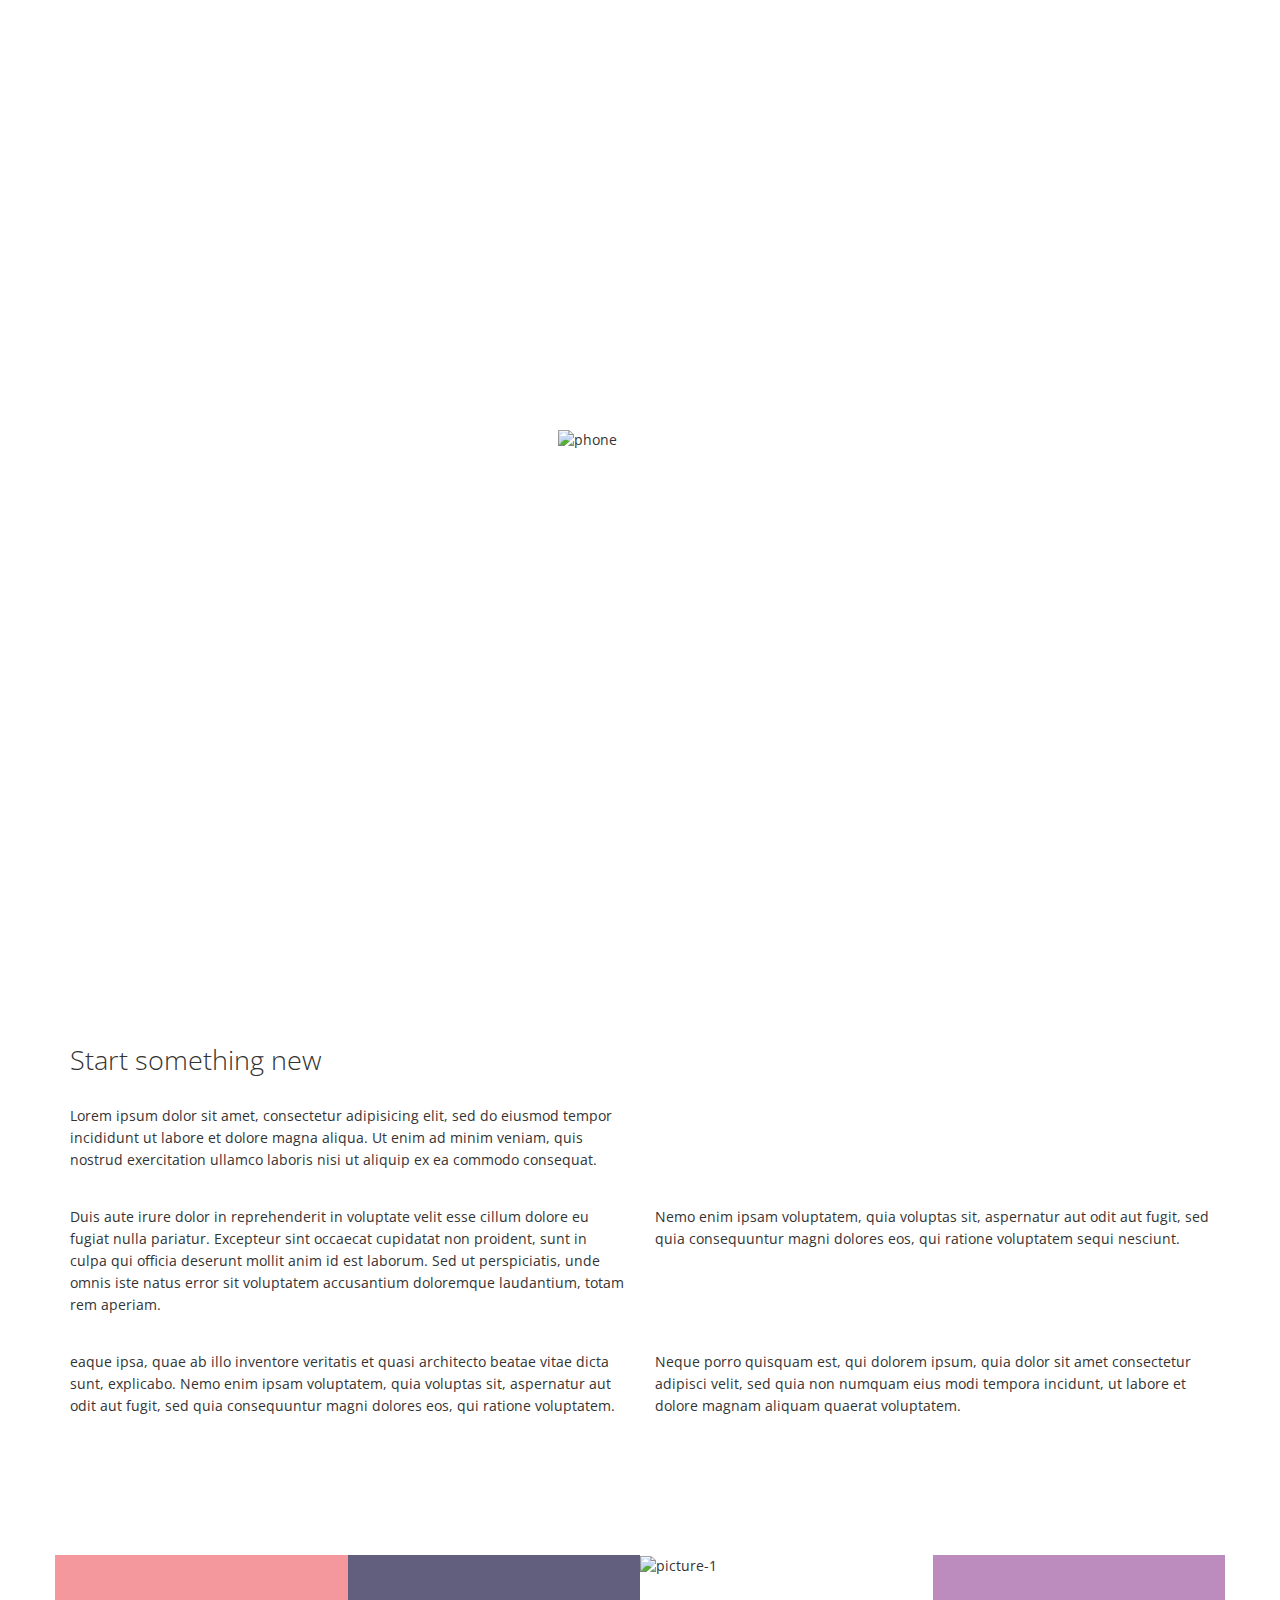
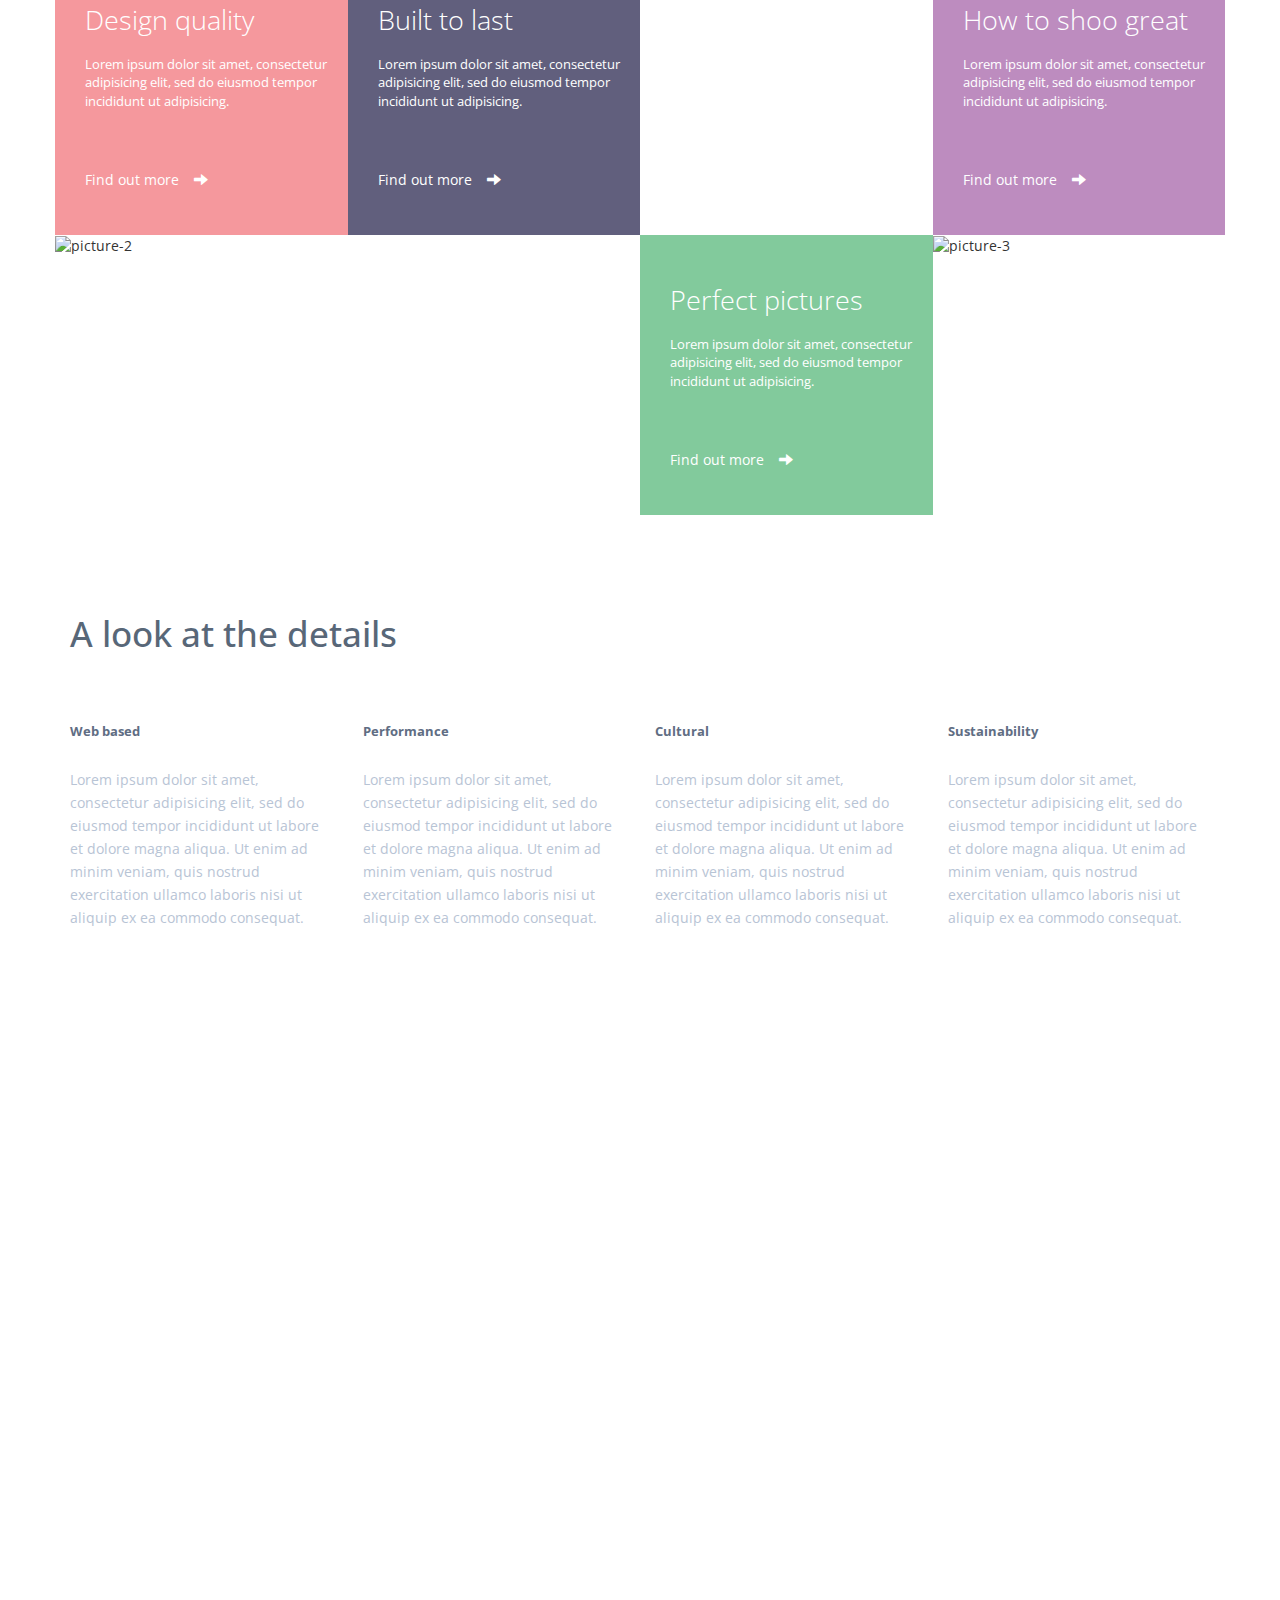
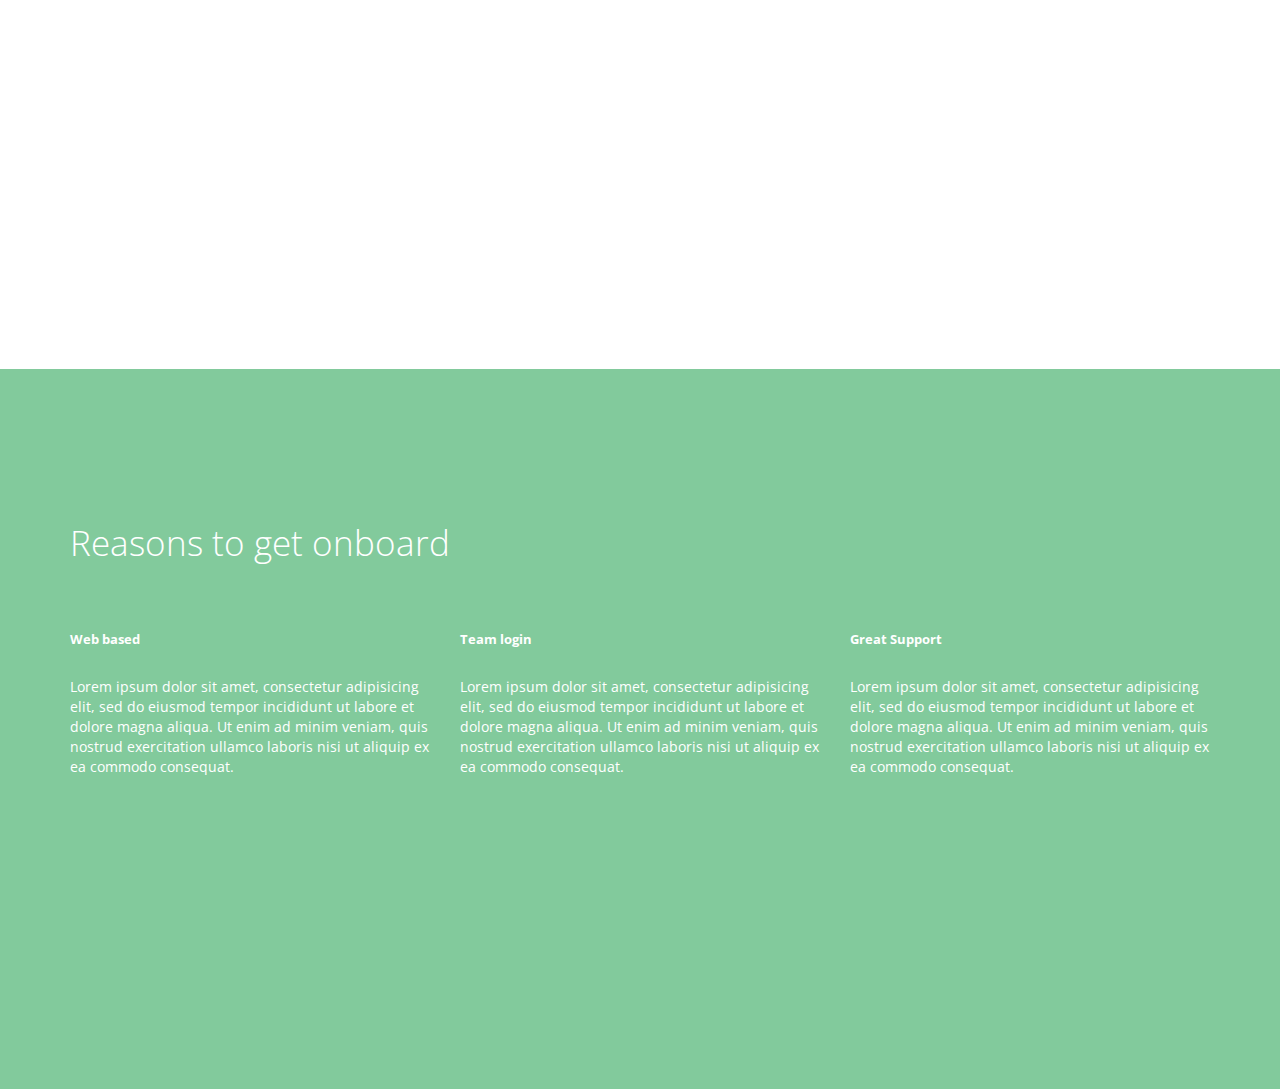
==== projekt_1.html @ dcc0ef32 "Two more sections to add" ====
<!DOCTYPE html>
<html>
<head>
	<meta name="viewport" content="width=device-width, initial-scale=1">
	<title>Project 1.3.1</title>
	<link rel="stylesheet" href="https://maxcdn.bootstrapcdn.com/bootstrap/3.3.7/css/bootstrap.min.css" integrity="sha384-BVYiiSIFeK1dGmJRAkycuHAHRg32OmUcww7on3RYdg4Va+PmSTsz/K68vbdEjh4u" crossorigin="anonymous">

	<link rel="stylesheet" href="projekt_1.css">
</head>
<body>

<!-- Jumbotron -->
<section class="jumbotron">
  <div class="container">

  <!-- text -->
	<div class="row">
	  <div class="col-lg-5">
	    <h1>Picture perfect</h1>
	  </div>
	</div>
	<div class="row">
		<div class="col-lg-5 col-md-6 col-sm-6 col-xs-7">
	      <p>Lorem ipsum dolor sit amet, consectetur adipisicing elit, sed do eiusmod
	      tempor incididunt ut labore et dolore magna aliqua.</p>
	    </div>
	</div>

  <!-- logo -->
  	<div class="logo">
	  <div class="circle">
	    <div class="circle-1">
	      <div class="circle-2"></div>
	    </div>
	  </div>
	  <div class="take">take</div>
	</div>

	
  </div> <!-- end of container -->
</section> <!-- end of jumbotron -->

<!-- Start something new + PHONE -->
<section class="start">
  <div class="container">

	<!-- row-1 -->
	<div class="row row-1">
	  <!-- <div class="col-lg-5 col-md-6 col-sm-6"> -->
	  <div class="col-lg-5 col-md-6 col-sm-6 col-xs-6">
	  	<h2>Start something new</h2>
	  </div>	
	  <!-- <div class="col-lg-7 col-md-6 col-sm-6 phone"> -->
	  <div class="col-lg-7 col-md-6 col-sm-6 col-xs-6 phone">
		<img src="https://kodilla.com/static/bootcamp/extra_project_mobile.png" class="img-responsive" alt="phone">
	  </div>
	</div>

	<!-- row-2 -->
	<div class="row row-2">
	  <div class="col-lg-6 col-md-6 col-sm-6 col-xs-6">
	  	<p>Lorem ipsum dolor sit amet, consectetur adipisicing elit, sed do eiusmod
	  	tempor incididunt ut labore et dolore magna aliqua. Ut enim ad minim veniam,
	  	quis nostrud exercitation ullamco laboris nisi ut aliquip ex ea commodo
	  	consequat.</p>
	  </div>
	</div>
	
	<!-- row-3 -->
	<div class="row row-3">
	  <div class="col-lg-6 col-md-6 col-sm-6 col-xs-6">
	  	<p>Duis aute irure dolor in reprehenderit in voluptate velit esse cillum dolore eu fugiat nulla pariatur. Excepteur sint occaecat cupidatat non proident, sunt in culpa qui officia deserunt mollit anim id est laborum. Sed ut perspiciatis, unde omnis iste natus error sit voluptatem accusantium doloremque laudantium, totam rem aperiam.</p>
	  </div>
	  <div class="col-lg-6 col-md-6 col-sm-6 col-xs-6">
	  	 <p>Nemo enim ipsam voluptatem, quia voluptas sit, aspernatur aut odit aut fugit, sed quia consequuntur magni dolores eos, qui ratione voluptatem sequi nesciunt.</p>
	  </div>
	</div>
	
	<!-- row-4 -->
	<div class="row row-4">
	  <div class="col-lg-6 col-md-6 col-sm-6 col-xs-6">
	  	<p>eaque ipsa, quae ab illo inventore veritatis et quasi architecto beatae vitae dicta sunt, explicabo. Nemo enim ipsam voluptatem, quia voluptas sit, aspernatur aut odit aut fugit, sed quia consequuntur magni dolores eos, qui ratione voluptatem.</p>
	  </div>
	  <div class="col-lg-6 col-md-6 col-sm-6 col-xs-6"> <!-- margin-top: -55px -->
	    <p>Neque porro quisquam est, qui dolorem ipsum, quia dolor sit amet consectetur adipisci velit, sed quia non numquam eius modi tempora incidunt, ut labore et dolore magnam aliquam quaerat voluptatem.</p>
	  </div>
	</div>
	

  </div> <!-- end of container -->
</section> <!-- end of 'Start something new + PHONE' -->

<div class="clearfix"></div> <!-- clearfix (galeria nachodziła na poprzednie elementy przy niskich rozdzielczościach) -->

<!-- Gallery -->
<section class="gallery">
	<div class="container">
		<div class="row">

			<div class="box-1 col-lg-3 col-md-3 col-sm-6 col-xs-12">
				<h3>Design quality</h3>
				<p class="middle-text">Lorem ipsum dolor sit amet, consectetur adipisicing elit, sed do eiusmod
			tempor incididunt ut adipisicing.</p>
				<p class="bottom-text">Find out more</p><span class="glyphicon glyphicon-arrow-right"></span>
			</div>

			<div class="box-2 col-lg-3 col-md-3 col-sm-6 col-xs-12">
				<h3>Built to last</h3>
				<p class="middle-text">Lorem ipsum dolor sit amet, consectetur adipisicing elit, sed do eiusmod
				tempor incididunt ut adipisicing.</p>
				<p class="bottom-text">Find out more</p><span class="glyphicon glyphicon-arrow-right"></span>
			</div>

			<div class="box-3 col-lg-3 col-md-3 col-sm-6 col-xs-12">
				<div class="layer">
					<h3>Our clients</h3>
					<p class="middle-text">Lorem ipsum dolor sit amet, consectetur adipisicing elit, sed do eiusmod
				tempor incididunt.</p>
					<p class="bottom-text">Get insights</p><span class="glyphicon glyphicon-arrow-right"></span>
					<p class="heart"><span class="glyphicon glyphicon-heart-empty"></span></p>
				</div>
				<img src="https://images.pexels.com/photos/497366/pexels-photo-497366.jpeg?w=940&h=650&auto=compress&cs=tinysrgb" alt="picture-1">
			</div>

			<div class="box-4 col-lg-3 col-md-3 col-sm-6 col-xs-12">
				<h3>How to shoo great</h3>
				<p class="middle-text">Lorem ipsum dolor sit amet, consectetur adipisicing elit, sed do eiusmod
				tempor incididunt ut adipisicing.</p>
				<p class="bottom-text">Find out more</p><span class="glyphicon glyphicon-arrow-right"></span>
			</div>

		</div>

		<div class="row">

			<div class="box-5 col-lg-6 col-md-12 col-sm-12 col-xs-12">
				<div class="layer">
					<h3>Sign up and & see why</h3>
					<p class="middle-text">Lorem ipsum dolor sit amet, consectetur adipisicing elit, sed do eiusmod
				tempor incididunt ut adipisicing.</p>
					<p class="bottom-text">Get Started Now</p><span class="glyphicon glyphicon-arrow-right"></span>
					<p class="heart"><span class="glyphicon glyphicon-heart-empty"></span></p>
				</div>
					<img src="https://images.pexels.com/photos/496517/pexels-photo-496517.jpeg?w=940&h=650&auto=compress&cs=tinysrgb" alt="picture-2">
			</div>

			<div class="box-6 col-lg-3 col-md-6 col-sm-6 col-xs-12">
				<h3>Perfect pictures</h3>
				<p class="middle-text">Lorem ipsum dolor sit amet, consectetur adipisicing elit, sed do eiusmod
				tempor incididunt ut adipisicing.</p>
				<p class="bottom-text">Find out more</p><span class="glyphicon glyphicon-arrow-right"></span>
			</div>

			<div class="box-7 col-lg-3 col-md-6 col-sm-6 col-xs-12">
				<div class="layer">
					<h3>Start something</h3>
					<p class="middle-text">Lorem ipsum dolor sit amet, consectetur adipisicing elit, sed do eiusmod
				tempor incididunt ut adipisicing.</p>
				  <p class="bottom-text">Get Started Now</p><span class="glyphicon glyphicon-arrow-right"></span>
				</div>
				<img src="https://images.pexels.com/photos/477341/pexels-photo-477341.jpeg?w=940&h=650&auto=compress&cs=tinysrgb" alt="picture-3">
			</div>

		</div>
</section>

<!-- A look at the details -->
<section class="details">
	<div class="container">
		<div class="row">
			<div class="col-lg-12">
				<h3>A look at the details</h3>
			</div>
		</div>
		<div class="row">
			<div class="col-lg-3">
				<h6>Web based</h6>
				<p>Lorem ipsum dolor sit amet, consectetur adipisicing elit, sed do eiusmod
				tempor incididunt ut labore et dolore magna aliqua. Ut enim ad minim veniam,
				quis nostrud exercitation ullamco laboris nisi ut aliquip ex ea commodo
				consequat.</p>
			</div>
			<div class="col-lg-3">
				<h6>Performance</h6>
				<p>Lorem ipsum dolor sit amet, consectetur adipisicing elit, sed do eiusmod
				tempor incididunt ut labore et dolore magna aliqua. Ut enim ad minim veniam,
				quis nostrud exercitation ullamco laboris nisi ut aliquip ex ea commodo
				consequat.</p>
			</div>
			<div class="col-lg-3">
				<h6>Cultural</h6>
				<p>Lorem ipsum dolor sit amet, consectetur adipisicing elit, sed do eiusmod
				tempor incididunt ut labore et dolore magna aliqua. Ut enim ad minim veniam,
				quis nostrud exercitation ullamco laboris nisi ut aliquip ex ea commodo
				consequat.</p>
			</div>
			<div class="col-lg-3">
				<h6>Sustainability</h6>
				<p>Lorem ipsum dolor sit amet, consectetur adipisicing elit, sed do eiusmod
				tempor incididunt ut labore et dolore magna aliqua. Ut enim ad minim veniam,
				quis nostrud exercitation ullamco laboris nisi ut aliquip ex ea commodo
				consequat.</p>
			</div>
		</div>
	</div>
</section>

<section class="jumbotron-2">
	<div class="container">
		<div class="row">
			<div class="col-lg-12">
				<h2>More power</h2>
				<h2>behind every pixel.</h2>
			</div>
		</div>
		<div class="row">
			<div class="col-lg-5">
				<p>Lorem ipsum dolor sit amet, consectetur adipisicing elit, sed do eiusmod
				tempor incididunt ut labore et dolore magna aliqua. Ut enim ad minim veniam,
				quis nostrud exercitation ullamco laboris nisi ut aliquip ex ea commodo
				consequat.</p>
				<h5>See the options</h5>
				<span class="glyphicon glyphicon-arrow-right"></span>
			</div>
		</div>
		<div class="row"></div>
	</div>
</section>

<!-- Reasons to get onboard -->
<section class="reasons">
	<div class="container">
		<div class="row">
			<div class="col-lg-12">
				<h2>Reasons to get onboard</h2>
			</div>
		</div>
		<div class="row">
			<div class="col-lg-4">
				<h6>Web based</h6>
				<p>Lorem ipsum dolor sit amet, consectetur adipisicing elit, sed do eiusmod
				tempor incididunt ut labore et dolore magna aliqua. Ut enim ad minim veniam,
				quis nostrud exercitation ullamco laboris nisi ut aliquip ex ea commodo
				consequat.</p>
			</div>
			<div class="col-lg-4">
				<h6>Team login</h6>
				<p>Lorem ipsum dolor sit amet, consectetur adipisicing elit, sed do eiusmod
				tempor incididunt ut labore et dolore magna aliqua. Ut enim ad minim veniam,
				quis nostrud exercitation ullamco laboris nisi ut aliquip ex ea commodo
				consequat.</p>
			</div>
			<div class="col-lg-4">
				<h6>Great Support</h6>
				<p>Lorem ipsum dolor sit amet, consectetur adipisicing elit, sed do eiusmod
				tempor incididunt ut labore et dolore magna aliqua. Ut enim ad minim veniam,
				quis nostrud exercitation ullamco laboris nisi ut aliquip ex ea commodo
				consequat.</p>
			</div>
		</div>
	</div>
</section>
</body>
</html>
---- projekt_1.css ----
@import url('https://fonts.googleapis.com/css?family=Open+Sans:300,400,700&subset=latin-ext');
@import url('https://fonts.googleapis.com/css?family=Merriweather:700i');

* {
	box-sizing: border-box;
	font-family: 'Open Sans', sans-serif;
}

h1, p {
	margin: 0;
}
body {
	margin: 0;
}
.jumbotron {
	width: 100%;
	height: 100vh;
	background: url("https://images.pexels.com/photos/493392/pexels-photo-493392.jpeg?w=940&h=650&auto=compress&cs=tinysrgb") 0/cover;
	overflow: hidden;
}
.container {
	max-width: 1230px;
	margin: 0 auto;
}
.jumbotron {
	position: relative;
}
.logo {
	position: absolute;
	top: 55px;
	width: 200px;
	padding-left: 30px;
}

.circle {
  display: inline-block;
}
.circle-1 {
  width: 44px;
  height: 44px;
  border: 3px solid #fff;
  border-radius: 50%;
  display: flex;
  justify-content: center;
  align-items: center;
}
.circle-2 {
  width: 16px;
  height: 16px;
  border: 3px solid #fff;
  border-radius: 50%;
}
.take {
  color: #fff;
  display: inline-block;
  font-size: 21px;
  font-family: Merriweather;
  margin-left: 5px;
}
.logo p {
	font-size: 21px;
}
.jumbotron .container {
	margin-top: 48vh;
}
.jumbotron h1 {
	color: #fff;
	font-weight: 300;
	font-size: 60px;
	transform: translateY(-23px);
}
.jumbotron p {
	color: #fff;
	font-size: 13px;
	line-height: 25px;
}
.start {
	height: 540px;
	margin-bottom: 85px;
}
.start .row-1 {
	height: 175px;
}
.start .row-2, .start .row-3 {
	margin-bottom: 35px;
}
.start h2 {
	font-size: 27px;
	font-weight: 300;
	margin-top: 115px;
}
.start [class*='col-'] {
	height: 100%;
}
.start .phone {
	padding-right: 0; /* zeruje padding-right ustawiony dla kolumn */
}
.start img {
	width: 100%;
	height: 740px;
	transform: translateY(-500px);
}
.start p {
	font-size: 14px;
	line-height: 22px;
}
.start .row-4 div.col-l-6:last-of-type {
	margin-top: -55px;
}


.gallery [class*='box-'], .gallery .layer {
	height: 280px;
	padding-left: 30px;
	padding-top: 30px;
}
.gallery .box-3,
.gallery .box-5,
.gallery .box-7 {
	position: relative;
}
.gallery .layer {
	position: absolute;
}
.gallery .box-3, .gallery .box-5, .gallery .box-7 {
	padding: 0;
}
.gallery .box-1 {
	background-color: #f5989d;
}
.gallery .box-2 {
	background-color: #615f7d;
}
.gallery .box-4 {
	background-color: #bd8cbf;
}
.gallery .box-6 {
	background-color: #82ca9c;
}
.gallery .box-3 img {
	width: 120%;
	height: 100%;
}
.gallery .box-5 img, .gallery .box-7 img {
	width: 100%;
	height: 100%;
}
.gallery h3 {
	font-weight: 300;
	font-size: 27px;
	color: #fff;
}
.gallery p, .gallery span {
	color: #fff;
}
.gallery .middle-text {
	height: 85px;
	margin-top: 20px;
	margin-bottom: 30px;
	font-size: 13px;
}
.gallery .box-5 .middle-text {
	width: 70%;
}
.gallery .bottom-text {
	display: inline-block;
	padding-right: 15px;
}
.gallery .heart {
	padding-right: 25px;
	text-align: right;
	font-size: 18px;
}
.details {
	padding: 80px 0px 140px;
}
.details .row:first-of-type {
	padding-bottom: 50px;
}
.details h3 {
	font-size: 35px;
	color: #586778;
}
.details h6 {
	font-weight: 700;
	font-size: 13px;
	padding-bottom: 20px;
	color: #606d83;
}
.details p {
	line-height: 23px;
	color: #b8c4d5;
}

.jumbotron-2 {
	width: 100%;
	height: 100vh;
	background: url("https://images.pexels.com/photos/498897/pexels-photo-498897.jpeg?w=940&h=650&auto=compress&cs=tinysrgb") 0/cover;
	overflow: hidden;
}
.jumbotron-2 .container {
	margin-top: 45vh;
	color: #fff;
}
.jumbotron-2 .row:first-of-type {
	margin-bottom: 30px;
}
.jumbotron-2 h2 {
	font-size: 60px;
	font-weight: 300;
	margin: 0;
}
.jumbotron-2 p {
	font-size: 13px;
	line-height: 22px;
	margin-bottom: 20px;
}
.jumbotron-2 h5 {
	font-weight: 700;
	display: inline-block;
	padding-right: 15px;
}

.reasons {
	height: 80vh;
	background: #82ca9c;
	color: #fff;
}
.reasons .container {
	padding-top: 15vh;
}
.reasons h2 {
	font-size: 35px;
	font-weight: 300;
	padding-bottom: 50px;
}
.reasons h6 {
	font-size: 13px;
	font-weight: 700;
	padding-bottom: 20px;
}
@media (min-width: 992px) and (max-width: 1199px) {
	
}
@media (min-width: 768px) and (max-width: 991px) {
	.start p {
		font-size: 12px;
		line-height: 20px;
    }
}
@media (max-width: 767px) {
	.jumbotron div > p {
		font-size: 0.7em;
	}
	.jumbotron h1 {
		font-size: 2.7em;
	}
	.start h2 {
		font-size: 22px;
	} 
	.start p {
		font-size: 11px;
		line-height: 18px;
    }
    .gallery .box-3 img {  /* po zmianie oobrazka sprawdzić ten kod!!!!!!!!!! */
		width: 100%;
		height: 100%;
	}
}
@media (max-width: 480px) {
	.jumbotron h1 {
		font-size: 2.5em;
	}
	.start h2 {
		font-size: 18px;
	}
}
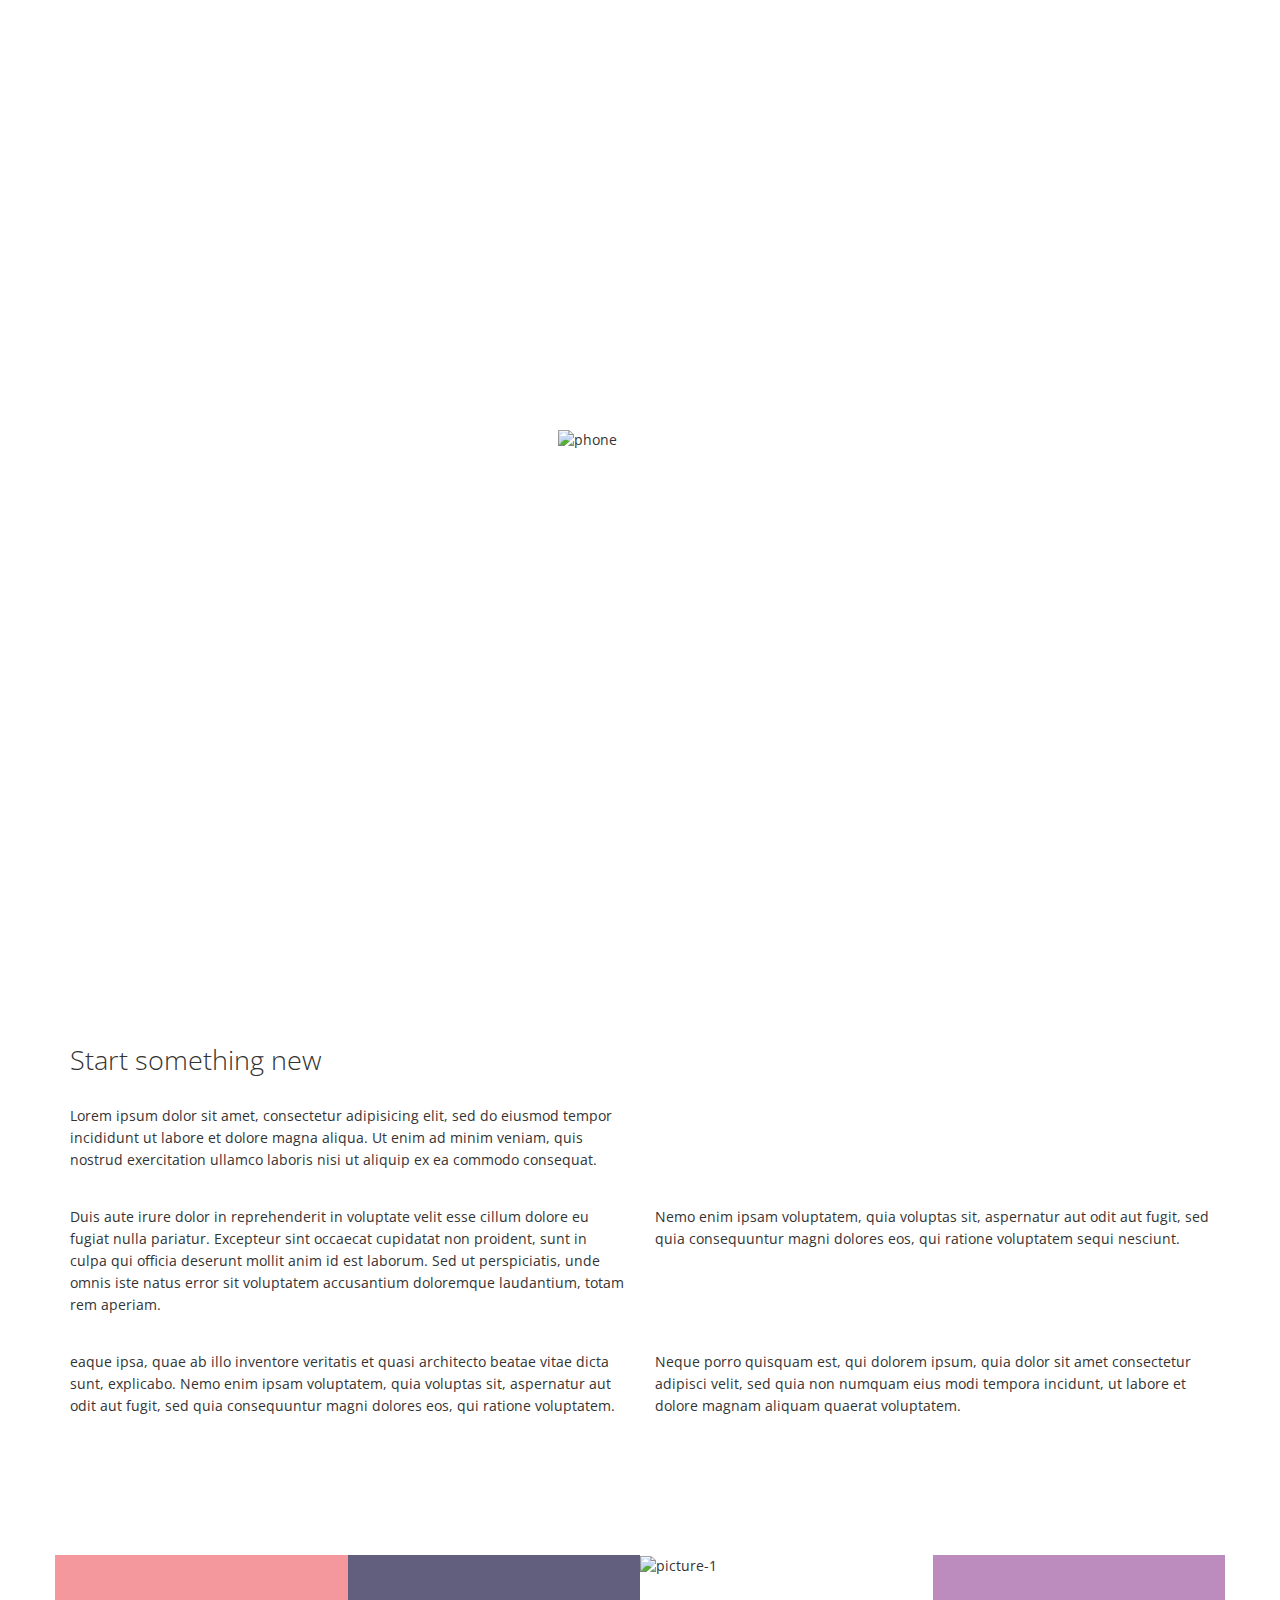
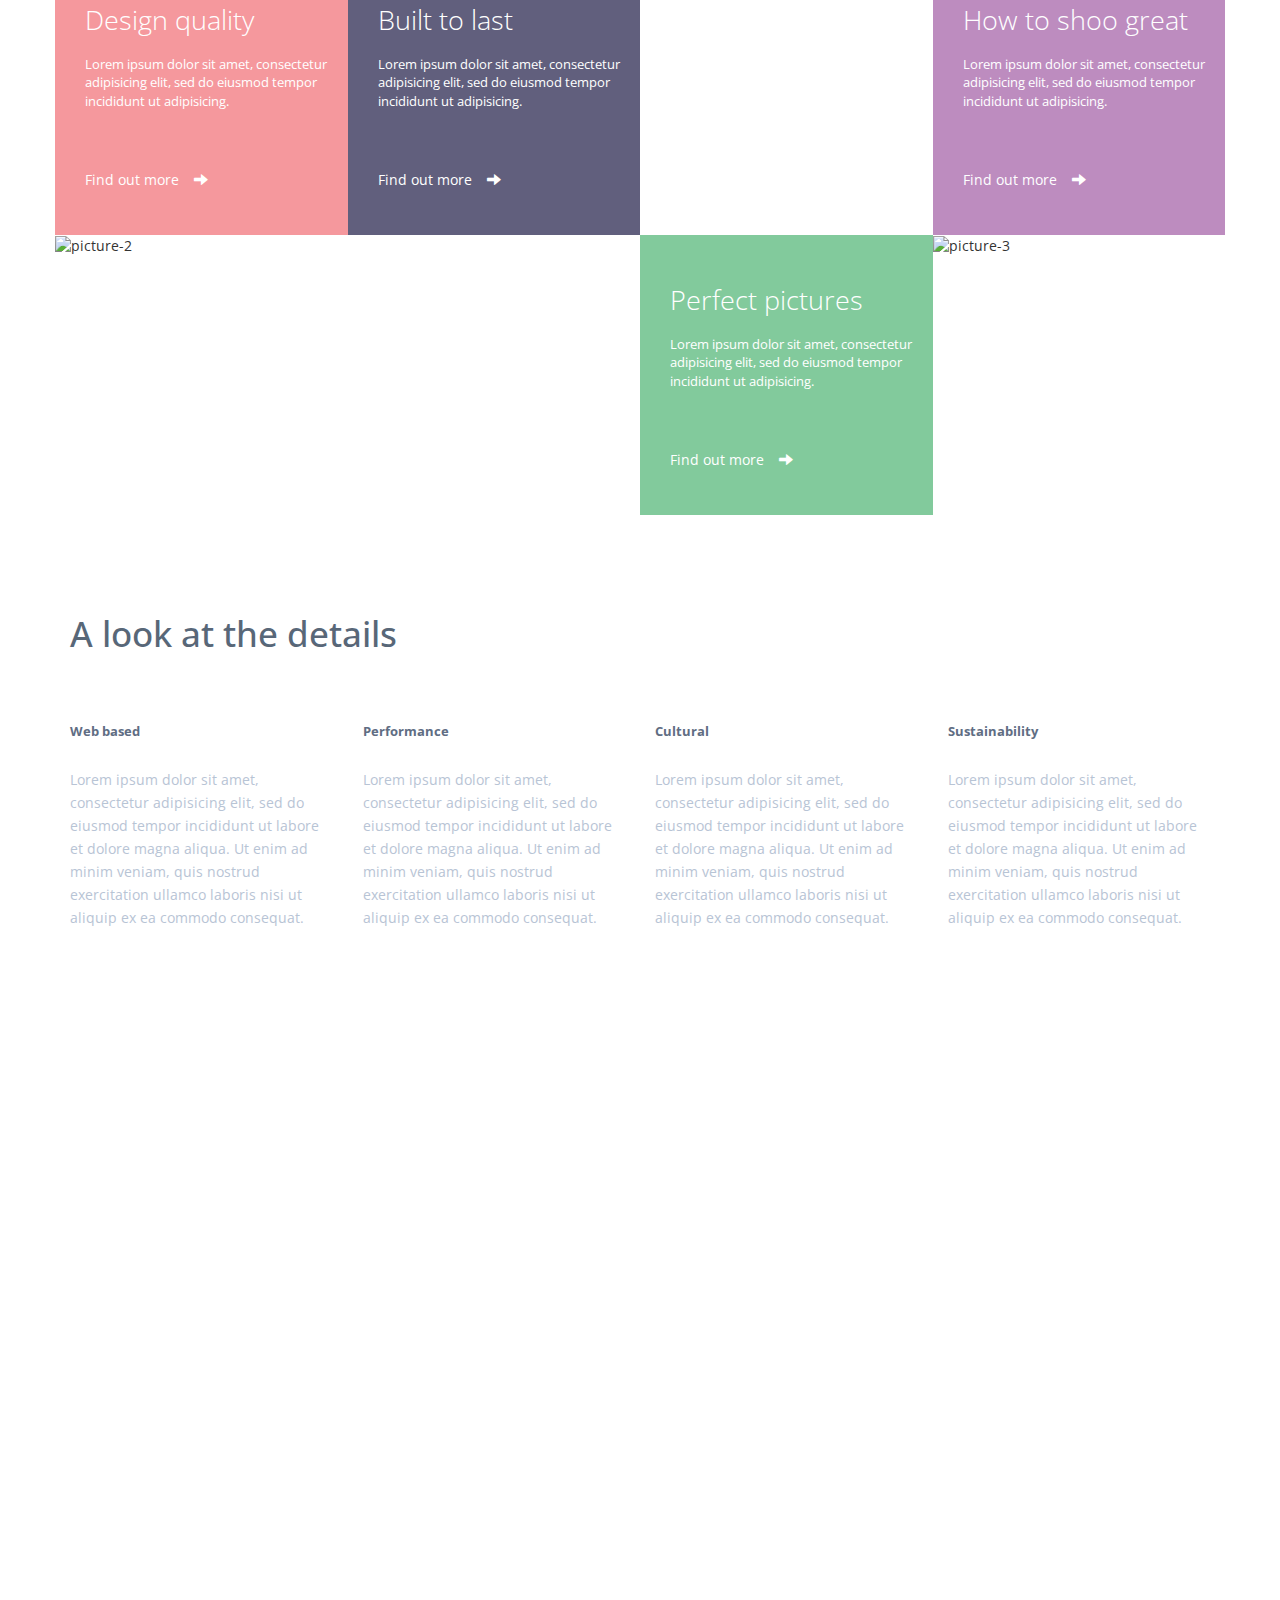
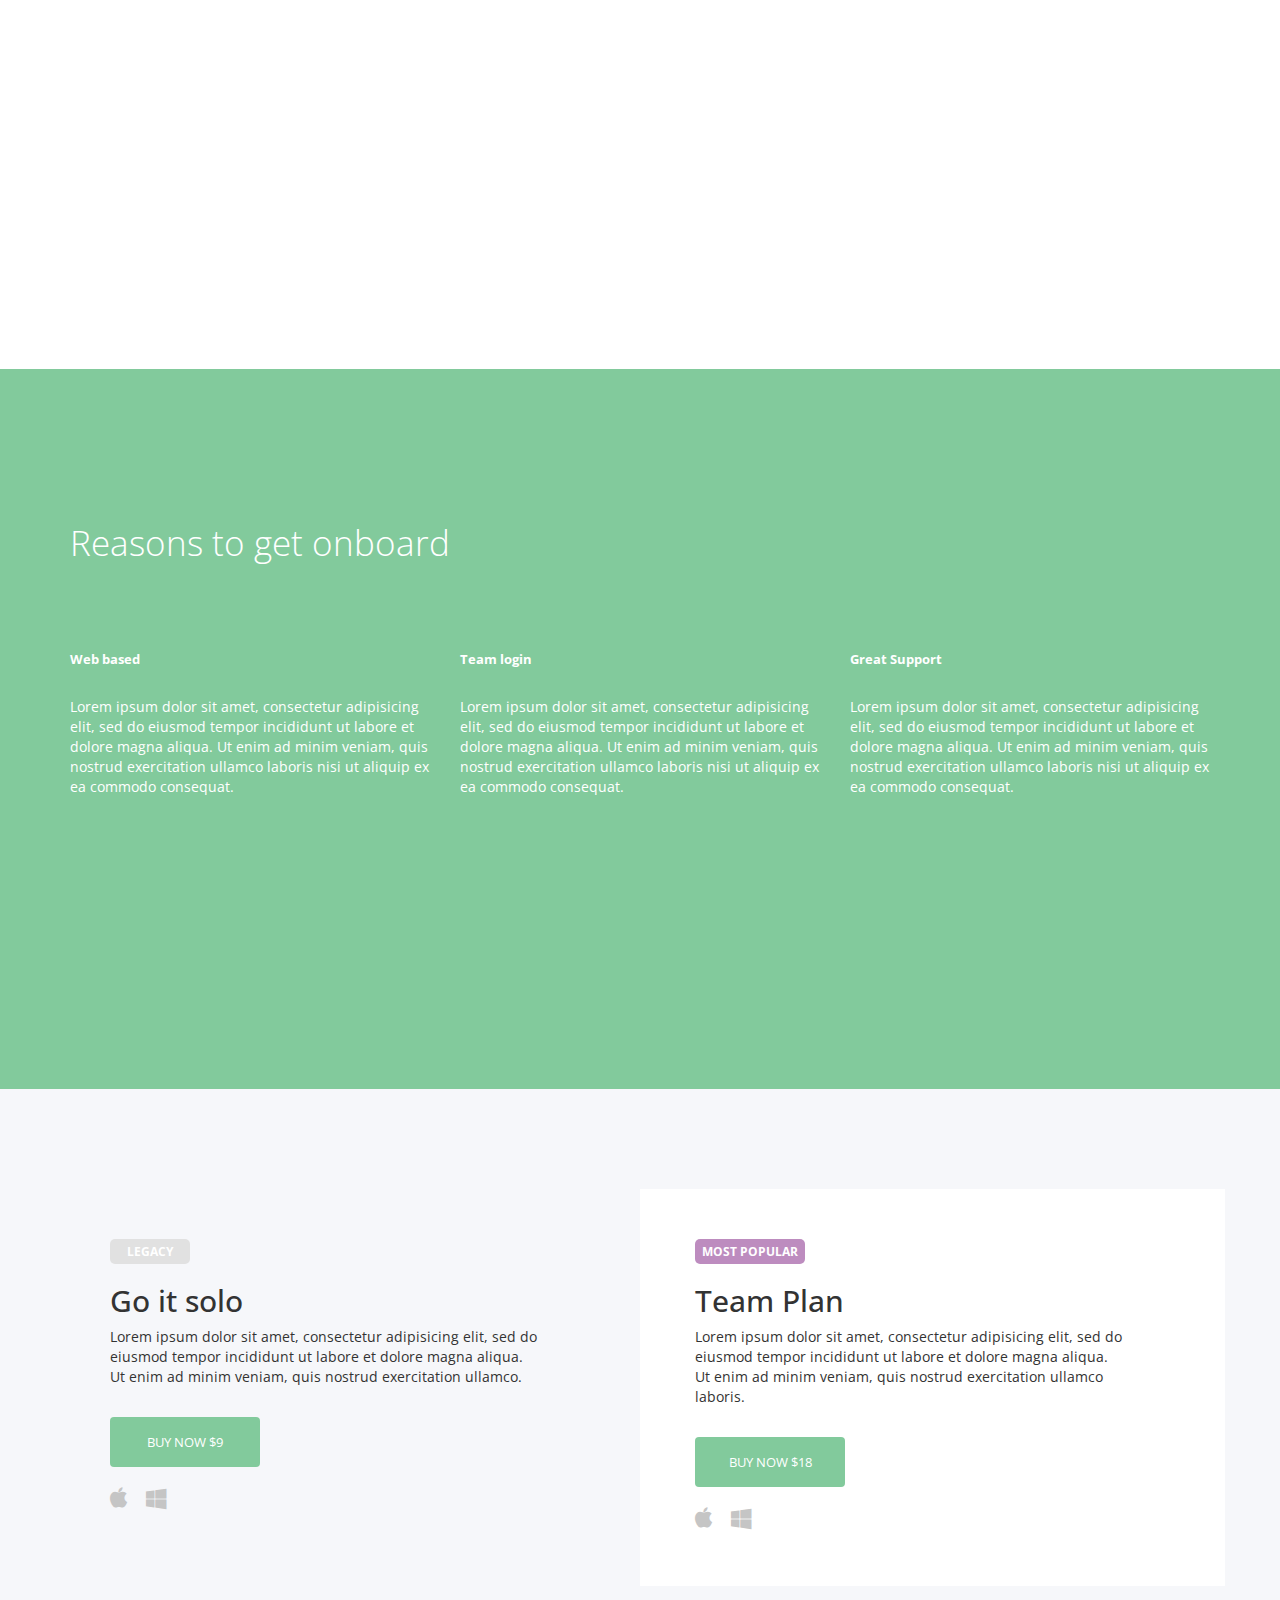
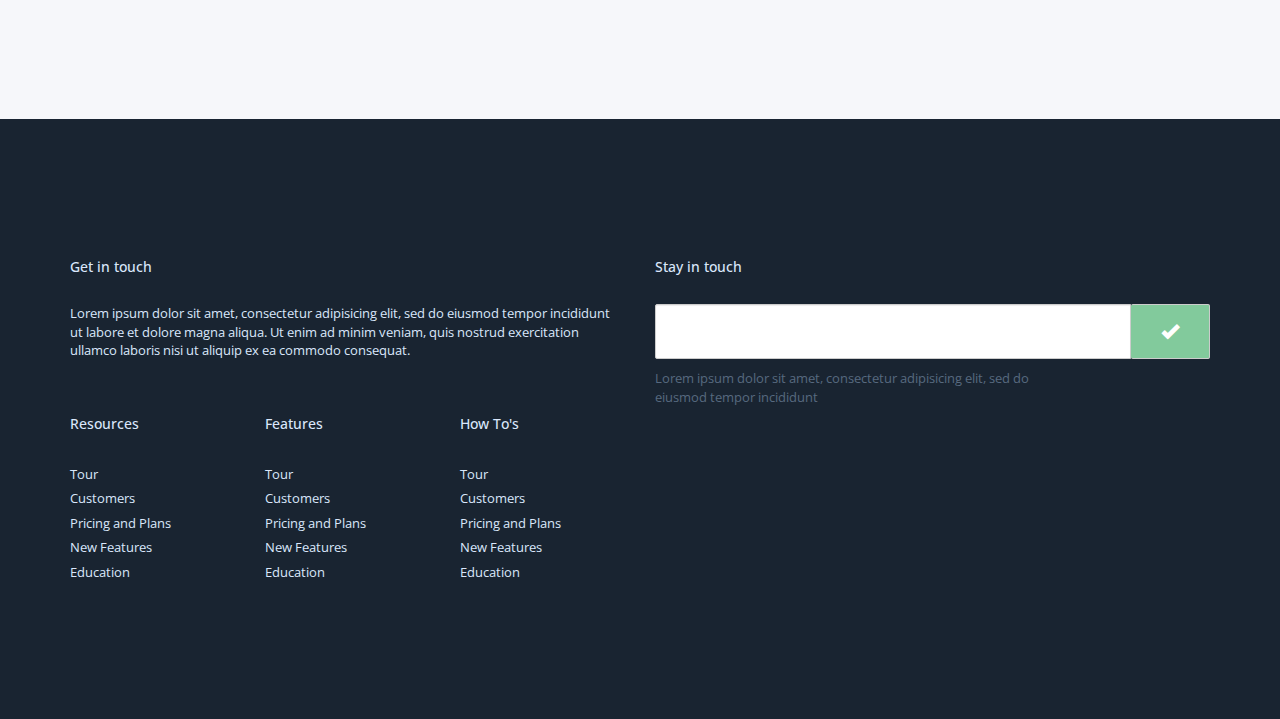
==== commit 08d8022b: "All sections added. Clearfix not working in bottom sections in low resolution." ====
--- a/projekt_1.html
+++ b/projekt_1.html
@@ -2,9 +2,9 @@
 <html>
 <head>
 	<meta name="viewport" content="width=device-width, initial-scale=1">
-	<title>Project 1.3.1</title>
+	<title>Project 1.5</title>
 	<link rel="stylesheet" href="https://maxcdn.bootstrapcdn.com/bootstrap/3.3.7/css/bootstrap.min.css" integrity="sha384-BVYiiSIFeK1dGmJRAkycuHAHRg32OmUcww7on3RYdg4Va+PmSTsz/K68vbdEjh4u" crossorigin="anonymous">
-
+	<link rel="stylesheet" href="https://cdnjs.cloudflare.com/ajax/libs/font-awesome/4.7.0/css/font-awesome.min.css">
 	<link rel="stylesheet" href="projekt_1.css">
 </head>
 <body>
@@ -228,7 +228,7 @@
 </section>
 
 <!-- Reasons to get onboard -->
-<section class="reasons">
+<section class="reasons clearfix">
 	<div class="container">
 		<div class="row">
 			<div class="col-lg-12">
@@ -260,5 +260,98 @@
 		</div>
 	</div>
 </section>
+
+<section class="solo">
+	<div class="container clearfix">
+
+		<div class="row">
+
+			<div class="col-lg-6 col-md-6 legacy">
+				<h6>LEGACY</h6>
+				<h2>Go it solo</h2>
+				<p>Lorem ipsum dolor sit amet, consectetur adipisicing elit, sed do eiusmod
+				tempor incididunt ut labore et dolore magna aliqua. Ut enim ad minim veniam,
+				quis nostrud exercitation ullamco.</p>
+				<button class="btn">BUY NOW $9</button>
+				<i class="fa fa-apple" aria-hidden="true"></i>
+				<i class="fa fa-windows" aria-hidden="true"></i>
+			</div>
+
+			<div class="col-lg-6 col-md-6 popular">
+				<h6>MOST POPULAR</h6>
+				<h2>Team Plan</h2>
+				<p>Lorem ipsum dolor sit amet, consectetur adipisicing elit, sed do eiusmod
+				tempor incididunt ut labore et dolore magna aliqua. Ut enim ad minim veniam,
+				quis nostrud exercitation ullamco laboris.</p>
+				<button class="btn">BUY NOW $18</button>
+				<i class="fa fa-apple" aria-hidden="true"></i>
+				<i class="fa fa-windows" aria-hidden="true"></i>
+			</div>
+
+		</div>
+	</div>
+</section>
+
+<div class="clearfix"></div>
+
+<footer>
+	<div class="container">
+		<div class="row">
+			<div class="col-lg-6 get">
+				<h6>Get in touch</h6>
+				<p>Lorem ipsum dolor sit amet, consectetur adipisicing elit, sed do eiusmod
+				tempor incididunt ut labore et dolore magna aliqua. Ut enim ad minim veniam,
+				quis nostrud exercitation ullamco laboris nisi ut aliquip ex ea commodo
+				consequat.</p>
+			</div>
+			<div class="col-lg-6 stay">
+				<h6>Stay in touch</h6>
+				<div class="input-group input-group-lg">
+  				<input type="text" class="form-control" placeholder="" aria-describedby="sizing-addon1">
+  				<span class="input-group-addon" id="sizing-addon1"><i class="glyphicon glyphicon-ok"></i></span>
+				</div>
+				<p>Lorem ipsum dolor sit amet, consectetur adipisicing elit, sed do eiusmod
+				tempor incididunt</p>
+			</div>
+		</div>
+		<div class="row">
+			<div class="col-lg-6">
+				<div class="row">
+					<div class="col-lg-4">
+						<h6>Resources</h6>
+						<ul>
+							<li>Tour</li>
+							<li>Customers</li>
+							<li>Pricing and Plans</li>
+							<li>New Features</li>
+							<li>Education</li>
+						</ul>
+					</div>
+					<div class="col-lg-4">
+						<h6>Features</h6>
+						<ul>
+							<li>Tour</li>
+							<li>Customers</li>
+							<li>Pricing and Plans</li>
+							<li>New Features</li>
+							<li>Education</li>
+						</ul>
+					</div>
+					<div class="col-lg-4">
+						<h6>How To's</h6>
+						<ul>
+							<li>Tour</li>
+							<li>Customers</li>
+							<li>Pricing and Plans</li>
+							<li>New Features</li>
+							<li>Education</li>
+						</ul>
+					</div>
+				</div>
+			</div>
+		</div>
+	</div>
+</footer>
+
 </body>
 </html>
--- a/projekt_1.css
+++ b/projekt_1.css
@@ -12,6 +12,7 @@
 body {
 	margin: 0;
 }
+
 .jumbotron {
 	width: 100%;
 	height: 100vh;
@@ -224,6 +225,7 @@
 .reasons {
 	height: 80vh;
 	background: #82ca9c;
+
 	color: #fff;
 }
 .reasons .container {
@@ -237,16 +239,113 @@
 .reasons h6 {
 	font-size: 13px;
 	font-weight: 700;
+	padding: 20px 0;
+	.border: 1px solid;
+}
+
+/* -------------------------------------------------------  */
+.solo {
+	height: 630px;
+	background: #f6f7fa;
+}
+.solo h6 {
+	background: #e1e1e1;
+	width: 80px;
+	height: 25px;
+	line-height: 25px;
+	text-align: center;
+	font-weight: 700;
+	color: #fff;
+	border-radius: 5px;
+	margin: 0;
+}
+.solo .popular, .solo .legacy {
+	padding: 50px 100px 55px 55px;
+	margin-top: 100px;	
+}
+.solo .popular {
+	background: #fff;
+}
+
+.solo .popular h6 {
+	width: 110px;
+	background: #bd8cbf;
+}
+.solo p {
+	padding-bottom: 30px;
+}
+
+.solo .btn {
+	background: #82ca9c;
+	color: #fff;
+	font-size: 13px;
+	width: 150px;
+	height: 50px;
+	display: block;
+}
+.solo i {
+	color: #c5c5c5;
+	font-size: 22px;
+	padding: 20px 15px 0 0;
+}
+/* -------------------------------------------------------  */
+
+footer {
+	background: #192431;
+	height: 600px;
+	color: #dae7fb;
+}
+footer h6 {
+	font-size: 14px;
 	padding-bottom: 20px;
 }
-@media (min-width: 992px) and (max-width: 1199px) {
-	
+footer .get, footer .stay {
+	margin-top: 130px;
+}
+.input-group-lg > .form-control, .input-group-lg > .input-group-addon {
+	border-radius: 2px;
+	height: 55px;
+}
+.input-group-lg > .input-group-addon {
+	background-color: #82ca9c;
+	padding: 10px 30px;
+}
+.input-group-lg > .input-group-addon i {
+	color: #fff;
+}
+footer .get p, footer .stay p  {
+	font-size: 13px;
+}
+footer .stay p {
+	padding: 10px 150px 0 0;
+	color: #57697f;
+}
+footer ul {
+	list-style: none;
+	padding: 0;
+}
+footer ul li {
+	padding: 3px 0;
+	font-size: 13px;
+}
+/* -------------------------------------------------------  */
+
+@media (max-width: 1199px) {
+	.reasons {
+		height: 90vh;
+	}
+	.details h6 {
+		padding: 10px 0 0 0;
+	}
 }
 @media (min-width: 768px) and (max-width: 991px) {
 	.start p {
 		font-size: 12px;
 		line-height: 20px;
     }
+    .reasons {
+		height: 110vh;
+	}
 }
 @media (max-width: 767px) {
 	.jumbotron div > p {
@@ -266,7 +365,16 @@
 		width: 100%;
 		height: 100%;
 	}
-}
+	.reasons {
+		height: 110vh;
+	}
+}
+@media (max-width: 570px) {
+	.reasons {
+		height: 110vh;
+	}
+}
+
 @media (max-width: 480px) {
 	.jumbotron h1 {
 		font-size: 2.5em;
@@ -274,4 +382,14 @@
 	.start h2 {
 		font-size: 18px;
 	}
+	.jumbotron-2 h2 {
+		font-size: 40px;
+	}
+	.reasons {
+		height: 115vh;
+	}
+	.solo .legacy {
+		margin-top: 20px;
+		padding-bottom: 0;
+	}
 }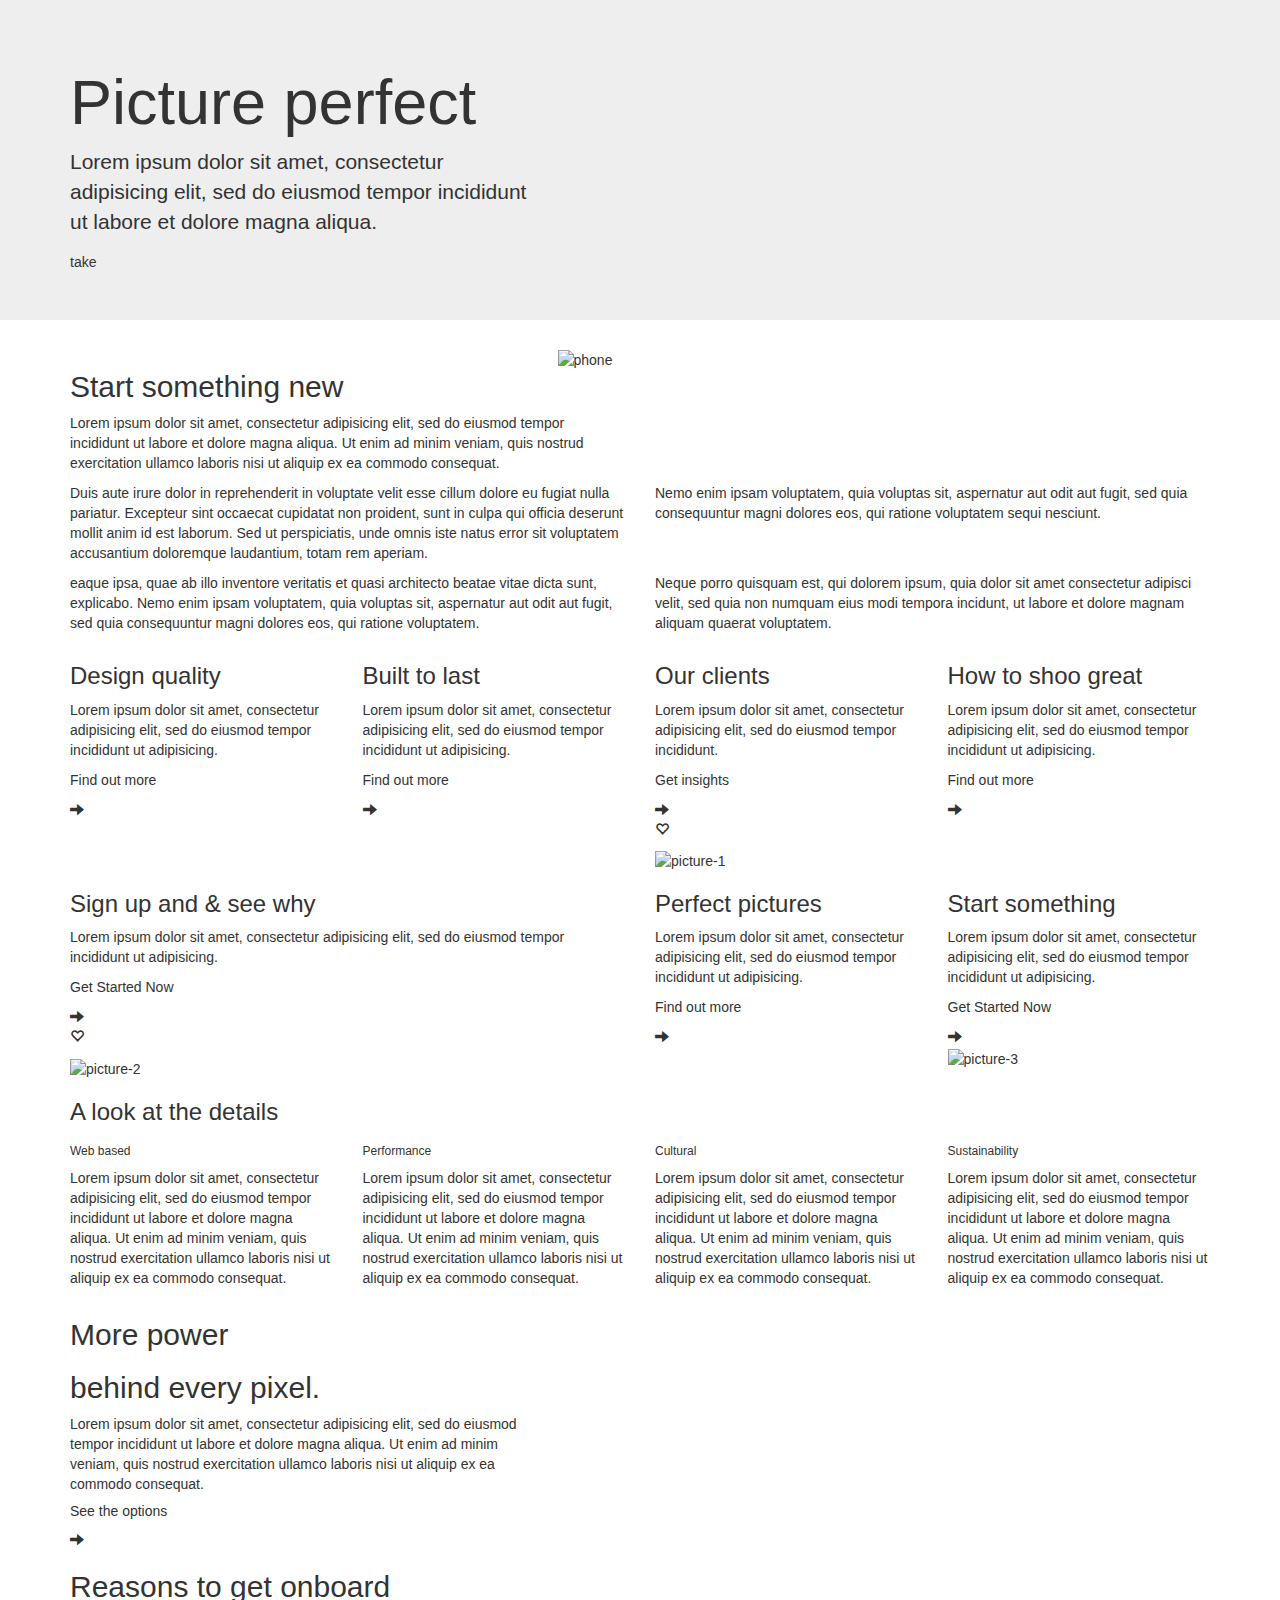
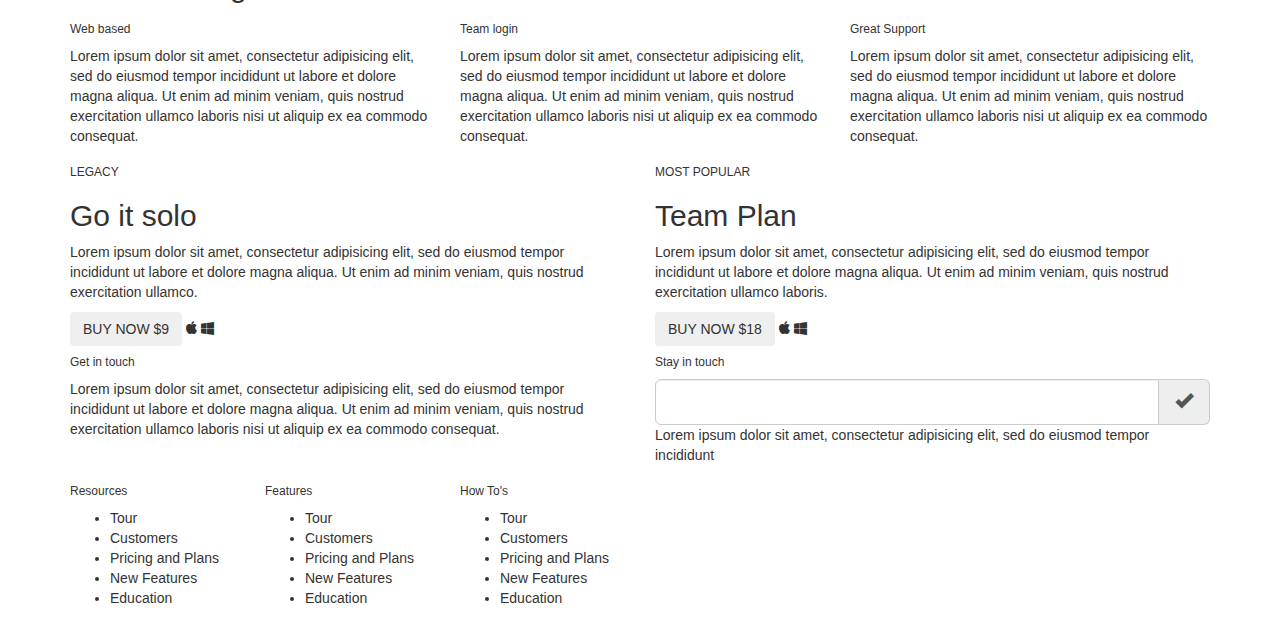
==== commit c08d4c27: "Update code" ====
--- a/projekt_1.html
+++ b/projekt_1.html
@@ -1,357 +1,334 @@
 <!DOCTYPE html>
 <html>
+
 <head>
-	<meta name="viewport" content="width=device-width, initial-scale=1">
-	<title>Project 1.5</title>
-	<link rel="stylesheet" href="https://maxcdn.bootstrapcdn.com/bootstrap/3.3.7/css/bootstrap.min.css" integrity="sha384-BVYiiSIFeK1dGmJRAkycuHAHRg32OmUcww7on3RYdg4Va+PmSTsz/K68vbdEjh4u" crossorigin="anonymous">
-	<link rel="stylesheet" href="https://cdnjs.cloudflare.com/ajax/libs/font-awesome/4.7.0/css/font-awesome.min.css">
-	<link rel="stylesheet" href="projekt_1.css">
+    <meta name="viewport" content="width=device-width, initial-scale=1">
+    <title>Project 1</title>
+    <link rel="stylesheet" href="https://maxcdn.bootstrapcdn.com/bootstrap/3.3.7/css/bootstrap.min.css" integrity="sha384-BVYiiSIFeK1dGmJRAkycuHAHRg32OmUcww7on3RYdg4Va+PmSTsz/K68vbdEjh4u" crossorigin="anonymous">
+    <link rel="stylesheet" href="https://cdnjs.cloudflare.com/ajax/libs/font-awesome/4.7.0/css/font-awesome.min.css">
+    <link rel="stylesheet" href="css/style.css">
 </head>
+
 <body>
 
-<!-- Jumbotron -->
-<section class="jumbotron">
-  <div class="container">
-
-  <!-- text -->
-	<div class="row">
-	  <div class="col-lg-5">
-	    <h1>Picture perfect</h1>
-	  </div>
-	</div>
-	<div class="row">
-		<div class="col-lg-5 col-md-6 col-sm-6 col-xs-7">
-	      <p>Lorem ipsum dolor sit amet, consectetur adipisicing elit, sed do eiusmod
-	      tempor incididunt ut labore et dolore magna aliqua.</p>
-	    </div>
-	</div>
-
-  <!-- logo -->
-  	<div class="logo">
-	  <div class="circle">
-	    <div class="circle-1">
-	      <div class="circle-2"></div>
-	    </div>
-	  </div>
-	  <div class="take">take</div>
-	</div>
-
-	
-  </div> <!-- end of container -->
-</section> <!-- end of jumbotron -->
-
-<!-- Start something new + PHONE -->
-<section class="start">
-  <div class="container">
-
-	<!-- row-1 -->
-	<div class="row row-1">
-	  <!-- <div class="col-lg-5 col-md-6 col-sm-6"> -->
-	  <div class="col-lg-5 col-md-6 col-sm-6 col-xs-6">
-	  	<h2>Start something new</h2>
-	  </div>	
-	  <!-- <div class="col-lg-7 col-md-6 col-sm-6 phone"> -->
-	  <div class="col-lg-7 col-md-6 col-sm-6 col-xs-6 phone">
-		<img src="https://kodilla.com/static/bootcamp/extra_project_mobile.png" class="img-responsive" alt="phone">
-	  </div>
-	</div>
-
-	<!-- row-2 -->
-	<div class="row row-2">
-	  <div class="col-lg-6 col-md-6 col-sm-6 col-xs-6">
-	  	<p>Lorem ipsum dolor sit amet, consectetur adipisicing elit, sed do eiusmod
-	  	tempor incididunt ut labore et dolore magna aliqua. Ut enim ad minim veniam,
-	  	quis nostrud exercitation ullamco laboris nisi ut aliquip ex ea commodo
-	  	consequat.</p>
-	  </div>
-	</div>
-	
-	<!-- row-3 -->
-	<div class="row row-3">
-	  <div class="col-lg-6 col-md-6 col-sm-6 col-xs-6">
-	  	<p>Duis aute irure dolor in reprehenderit in voluptate velit esse cillum dolore eu fugiat nulla pariatur. Excepteur sint occaecat cupidatat non proident, sunt in culpa qui officia deserunt mollit anim id est laborum. Sed ut perspiciatis, unde omnis iste natus error sit voluptatem accusantium doloremque laudantium, totam rem aperiam.</p>
-	  </div>
-	  <div class="col-lg-6 col-md-6 col-sm-6 col-xs-6">
-	  	 <p>Nemo enim ipsam voluptatem, quia voluptas sit, aspernatur aut odit aut fugit, sed quia consequuntur magni dolores eos, qui ratione voluptatem sequi nesciunt.</p>
-	  </div>
-	</div>
-	
-	<!-- row-4 -->
-	<div class="row row-4">
-	  <div class="col-lg-6 col-md-6 col-sm-6 col-xs-6">
-	  	<p>eaque ipsa, quae ab illo inventore veritatis et quasi architecto beatae vitae dicta sunt, explicabo. Nemo enim ipsam voluptatem, quia voluptas sit, aspernatur aut odit aut fugit, sed quia consequuntur magni dolores eos, qui ratione voluptatem.</p>
-	  </div>
-	  <div class="col-lg-6 col-md-6 col-sm-6 col-xs-6"> <!-- margin-top: -55px -->
-	    <p>Neque porro quisquam est, qui dolorem ipsum, quia dolor sit amet consectetur adipisci velit, sed quia non numquam eius modi tempora incidunt, ut labore et dolore magnam aliquam quaerat voluptatem.</p>
-	  </div>
-	</div>
-	
-
-  </div> <!-- end of container -->
-</section> <!-- end of 'Start something new + PHONE' -->
-
-<div class="clearfix"></div> <!-- clearfix (galeria nachodziła na poprzednie elementy przy niskich rozdzielczościach) -->
-
-<!-- Gallery -->
-<section class="gallery">
-	<div class="container">
-		<div class="row">
-
-			<div class="box-1 col-lg-3 col-md-3 col-sm-6 col-xs-12">
-				<h3>Design quality</h3>
-				<p class="middle-text">Lorem ipsum dolor sit amet, consectetur adipisicing elit, sed do eiusmod
-			tempor incididunt ut adipisicing.</p>
-				<p class="bottom-text">Find out more</p><span class="glyphicon glyphicon-arrow-right"></span>
-			</div>
-
-			<div class="box-2 col-lg-3 col-md-3 col-sm-6 col-xs-12">
-				<h3>Built to last</h3>
-				<p class="middle-text">Lorem ipsum dolor sit amet, consectetur adipisicing elit, sed do eiusmod
-				tempor incididunt ut adipisicing.</p>
-				<p class="bottom-text">Find out more</p><span class="glyphicon glyphicon-arrow-right"></span>
-			</div>
-
-			<div class="box-3 col-lg-3 col-md-3 col-sm-6 col-xs-12">
-				<div class="layer">
-					<h3>Our clients</h3>
-					<p class="middle-text">Lorem ipsum dolor sit amet, consectetur adipisicing elit, sed do eiusmod
-				tempor incididunt.</p>
-					<p class="bottom-text">Get insights</p><span class="glyphicon glyphicon-arrow-right"></span>
-					<p class="heart"><span class="glyphicon glyphicon-heart-empty"></span></p>
-				</div>
-				<img src="https://images.pexels.com/photos/497366/pexels-photo-497366.jpeg?w=940&h=650&auto=compress&cs=tinysrgb" alt="picture-1">
-			</div>
-
-			<div class="box-4 col-lg-3 col-md-3 col-sm-6 col-xs-12">
-				<h3>How to shoo great</h3>
-				<p class="middle-text">Lorem ipsum dolor sit amet, consectetur adipisicing elit, sed do eiusmod
-				tempor incididunt ut adipisicing.</p>
-				<p class="bottom-text">Find out more</p><span class="glyphicon glyphicon-arrow-right"></span>
-			</div>
-
-		</div>
-
-		<div class="row">
-
-			<div class="box-5 col-lg-6 col-md-12 col-sm-12 col-xs-12">
-				<div class="layer">
-					<h3>Sign up and & see why</h3>
-					<p class="middle-text">Lorem ipsum dolor sit amet, consectetur adipisicing elit, sed do eiusmod
-				tempor incididunt ut adipisicing.</p>
-					<p class="bottom-text">Get Started Now</p><span class="glyphicon glyphicon-arrow-right"></span>
-					<p class="heart"><span class="glyphicon glyphicon-heart-empty"></span></p>
-				</div>
-					<img src="https://images.pexels.com/photos/496517/pexels-photo-496517.jpeg?w=940&h=650&auto=compress&cs=tinysrgb" alt="picture-2">
-			</div>
-
-			<div class="box-6 col-lg-3 col-md-6 col-sm-6 col-xs-12">
-				<h3>Perfect pictures</h3>
-				<p class="middle-text">Lorem ipsum dolor sit amet, consectetur adipisicing elit, sed do eiusmod
-				tempor incididunt ut adipisicing.</p>
-				<p class="bottom-text">Find out more</p><span class="glyphicon glyphicon-arrow-right"></span>
-			</div>
-
-			<div class="box-7 col-lg-3 col-md-6 col-sm-6 col-xs-12">
-				<div class="layer">
-					<h3>Start something</h3>
-					<p class="middle-text">Lorem ipsum dolor sit amet, consectetur adipisicing elit, sed do eiusmod
-				tempor incididunt ut adipisicing.</p>
-				  <p class="bottom-text">Get Started Now</p><span class="glyphicon glyphicon-arrow-right"></span>
-				</div>
-				<img src="https://images.pexels.com/photos/477341/pexels-photo-477341.jpeg?w=940&h=650&auto=compress&cs=tinysrgb" alt="picture-3">
-			</div>
-
-		</div>
-</section>
-
-<!-- A look at the details -->
-<section class="details">
-	<div class="container">
-		<div class="row">
-			<div class="col-lg-12">
-				<h3>A look at the details</h3>
-			</div>
-		</div>
-		<div class="row">
-			<div class="col-lg-3">
-				<h6>Web based</h6>
-				<p>Lorem ipsum dolor sit amet, consectetur adipisicing elit, sed do eiusmod
-				tempor incididunt ut labore et dolore magna aliqua. Ut enim ad minim veniam,
-				quis nostrud exercitation ullamco laboris nisi ut aliquip ex ea commodo
-				consequat.</p>
-			</div>
-			<div class="col-lg-3">
-				<h6>Performance</h6>
-				<p>Lorem ipsum dolor sit amet, consectetur adipisicing elit, sed do eiusmod
-				tempor incididunt ut labore et dolore magna aliqua. Ut enim ad minim veniam,
-				quis nostrud exercitation ullamco laboris nisi ut aliquip ex ea commodo
-				consequat.</p>
-			</div>
-			<div class="col-lg-3">
-				<h6>Cultural</h6>
-				<p>Lorem ipsum dolor sit amet, consectetur adipisicing elit, sed do eiusmod
-				tempor incididunt ut labore et dolore magna aliqua. Ut enim ad minim veniam,
-				quis nostrud exercitation ullamco laboris nisi ut aliquip ex ea commodo
-				consequat.</p>
-			</div>
-			<div class="col-lg-3">
-				<h6>Sustainability</h6>
-				<p>Lorem ipsum dolor sit amet, consectetur adipisicing elit, sed do eiusmod
-				tempor incididunt ut labore et dolore magna aliqua. Ut enim ad minim veniam,
-				quis nostrud exercitation ullamco laboris nisi ut aliquip ex ea commodo
-				consequat.</p>
-			</div>
-		</div>
-	</div>
-</section>
-
-<section class="jumbotron-2">
-	<div class="container">
-		<div class="row">
-			<div class="col-lg-12">
-				<h2>More power</h2>
-				<h2>behind every pixel.</h2>
-			</div>
-		</div>
-		<div class="row">
-			<div class="col-lg-5">
-				<p>Lorem ipsum dolor sit amet, consectetur adipisicing elit, sed do eiusmod
-				tempor incididunt ut labore et dolore magna aliqua. Ut enim ad minim veniam,
-				quis nostrud exercitation ullamco laboris nisi ut aliquip ex ea commodo
-				consequat.</p>
-				<h5>See the options</h5>
-				<span class="glyphicon glyphicon-arrow-right"></span>
-			</div>
-		</div>
-		<div class="row"></div>
-	</div>
-</section>
-
-<!-- Reasons to get onboard -->
-<section class="reasons clearfix">
-	<div class="container">
-		<div class="row">
-			<div class="col-lg-12">
-				<h2>Reasons to get onboard</h2>
-			</div>
-		</div>
-		<div class="row">
-			<div class="col-lg-4">
-				<h6>Web based</h6>
-				<p>Lorem ipsum dolor sit amet, consectetur adipisicing elit, sed do eiusmod
-				tempor incididunt ut labore et dolore magna aliqua. Ut enim ad minim veniam,
-				quis nostrud exercitation ullamco laboris nisi ut aliquip ex ea commodo
-				consequat.</p>
-			</div>
-			<div class="col-lg-4">
-				<h6>Team login</h6>
-				<p>Lorem ipsum dolor sit amet, consectetur adipisicing elit, sed do eiusmod
-				tempor incididunt ut labore et dolore magna aliqua. Ut enim ad minim veniam,
-				quis nostrud exercitation ullamco laboris nisi ut aliquip ex ea commodo
-				consequat.</p>
-			</div>
-			<div class="col-lg-4">
-				<h6>Great Support</h6>
-				<p>Lorem ipsum dolor sit amet, consectetur adipisicing elit, sed do eiusmod
-				tempor incididunt ut labore et dolore magna aliqua. Ut enim ad minim veniam,
-				quis nostrud exercitation ullamco laboris nisi ut aliquip ex ea commodo
-				consequat.</p>
-			</div>
-		</div>
-	</div>
-</section>
-
-<section class="solo">
-	<div class="container clearfix">
-
-		<div class="row">
-
-			<div class="col-lg-6 col-md-6 legacy">
-				<h6>LEGACY</h6>
-				<h2>Go it solo</h2>
-				<p>Lorem ipsum dolor sit amet, consectetur adipisicing elit, sed do eiusmod
-				tempor incididunt ut labore et dolore magna aliqua. Ut enim ad minim veniam,
-				quis nostrud exercitation ullamco.</p>
-				<button class="btn">BUY NOW $9</button>
-				<i class="fa fa-apple" aria-hidden="true"></i>
-				<i class="fa fa-windows" aria-hidden="true"></i>
-			</div>
-
-			<div class="col-lg-6 col-md-6 popular">
-				<h6>MOST POPULAR</h6>
-				<h2>Team Plan</h2>
-				<p>Lorem ipsum dolor sit amet, consectetur adipisicing elit, sed do eiusmod
-				tempor incididunt ut labore et dolore magna aliqua. Ut enim ad minim veniam,
-				quis nostrud exercitation ullamco laboris.</p>
-				<button class="btn">BUY NOW $18</button>
-				<i class="fa fa-apple" aria-hidden="true"></i>
-				<i class="fa fa-windows" aria-hidden="true"></i>
-			</div>
-
-		</div>
-	</div>
-</section>
-
-<div class="clearfix"></div>
-
-<footer>
-	<div class="container">
-		<div class="row">
-			<div class="col-lg-6 get">
-				<h6>Get in touch</h6>
-				<p>Lorem ipsum dolor sit amet, consectetur adipisicing elit, sed do eiusmod
-				tempor incididunt ut labore et dolore magna aliqua. Ut enim ad minim veniam,
-				quis nostrud exercitation ullamco laboris nisi ut aliquip ex ea commodo
-				consequat.</p>
-			</div>
-			<div class="col-lg-6 stay">
-				<h6>Stay in touch</h6>
-				<div class="input-group input-group-lg">
-  				<input type="text" class="form-control" placeholder="" aria-describedby="sizing-addon1">
-  				<span class="input-group-addon" id="sizing-addon1"><i class="glyphicon glyphicon-ok"></i></span>
-				</div>
-				<p>Lorem ipsum dolor sit amet, consectetur adipisicing elit, sed do eiusmod
-				tempor incididunt</p>
-			</div>
-		</div>
-		<div class="row">
-			<div class="col-lg-6">
-				<div class="row">
-					<div class="col-lg-4">
-						<h6>Resources</h6>
-						<ul>
-							<li>Tour</li>
-							<li>Customers</li>
-							<li>Pricing and Plans</li>
-							<li>New Features</li>
-							<li>Education</li>
-						</ul>
-					</div>
-					<div class="col-lg-4">
-						<h6>Features</h6>
-						<ul>
-							<li>Tour</li>
-							<li>Customers</li>
-							<li>Pricing and Plans</li>
-							<li>New Features</li>
-							<li>Education</li>
-						</ul>
-					</div>
-					<div class="col-lg-4">
-						<h6>How To's</h6>
-						<ul>
-							<li>Tour</li>
-							<li>Customers</li>
-							<li>Pricing and Plans</li>
-							<li>New Features</li>
-							<li>Education</li>
-						</ul>
-					</div>
-				</div>
-			</div>
-		</div>
-	</div>
-</footer>
+    <!-- Jumbotron -->
+    <section class="jumbotron">
+        <div class="container">
+
+            <!-- text -->
+            <div class="row">
+                <div class="col-lg-5">
+                    <h1>Picture perfect</h1>
+                </div>
+            </div>
+            <div class="row">
+                <div class="col-lg-5 col-md-6 col-sm-6 col-xs-7">
+                    <p>Lorem ipsum dolor sit amet, consectetur adipisicing elit, sed do eiusmod tempor incididunt ut labore et dolore magna aliqua.</p>
+                </div>
+            </div>
+
+            <!-- logo -->
+            <div class="logo">
+                <div class="circle">
+                    <div class="circle-1">
+                        <div class="circle-2"></div>
+                    </div>
+                </div>
+                <div class="take">take</div>
+            </div>
+
+
+        </div>
+        <!-- end of container -->
+    </section>
+    <!-- end of jumbotron -->
+
+    <!-- Start something new + PHONE -->
+    <section class="start">
+        <div class="container">
+
+            <!-- row-1 -->
+            <div class="row row-1">
+                <!-- <div class="col-lg-5 col-md-6 col-sm-6"> -->
+                <div class="col-lg-5 col-md-6 col-sm-6 col-xs-6">
+                    <h2>Start something new</h2>
+                </div>
+                <!-- <div class="col-lg-7 col-md-6 col-sm-6 phone"> -->
+                <div class="col-lg-7 col-md-6 col-sm-6 col-xs-6 phone">
+                    <!-- <img src="https://kodilla.com/static/bootcamp/extra_project_mobile.png" class="img-responsive" alt="phone"> -->
+                    <img src="pics/mobile.png" class="img-responsive" alt="phone">
+                </div>
+            </div>
+
+            <!-- row-2 -->
+            <div class="row row-2">
+                <div class="col-lg-6 col-md-6 col-sm-6 col-xs-6">
+                    <p>Lorem ipsum dolor sit amet, consectetur adipisicing elit, sed do eiusmod tempor incididunt ut labore et dolore magna aliqua. Ut enim ad minim veniam, quis nostrud exercitation ullamco laboris nisi ut aliquip ex ea commodo consequat.
+                    </p>
+                </div>
+            </div>
+
+            <!-- row-3 -->
+            <div class="row row-3">
+                <div class="col-lg-6 col-md-6 col-sm-6 col-xs-6">
+                    <p>Duis aute irure dolor in reprehenderit in voluptate velit esse cillum dolore eu fugiat nulla pariatur. Excepteur sint occaecat cupidatat non proident, sunt in culpa qui officia deserunt mollit anim id est laborum. Sed ut perspiciatis, unde omnis iste natus error sit voluptatem accusantium doloremque laudantium, totam rem aperiam.</p>
+                </div>
+                <div class="col-lg-6 col-md-6 col-sm-6 col-xs-6">
+                    <p>Nemo enim ipsam voluptatem, quia voluptas sit, aspernatur aut odit aut fugit, sed quia consequuntur magni dolores eos, qui ratione voluptatem sequi nesciunt.</p>
+                </div>
+            </div>
+
+            <!-- row-4 -->
+            <div class="row row-4">
+                <div class="col-lg-6 col-md-6 col-sm-6 col-xs-6">
+                    <p>eaque ipsa, quae ab illo inventore veritatis et quasi architecto beatae vitae dicta sunt, explicabo. Nemo enim ipsam voluptatem, quia voluptas sit, aspernatur aut odit aut fugit, sed quia consequuntur magni dolores eos, qui ratione voluptatem.</p>
+                </div>
+                <div class="col-lg-6 col-md-6 col-sm-6 col-xs-6">
+                    <!-- margin-top: -55px -->
+                    <p>Neque porro quisquam est, qui dolorem ipsum, quia dolor sit amet consectetur adipisci velit, sed quia non numquam eius modi tempora incidunt, ut labore et dolore magnam aliquam quaerat voluptatem.</p>
+                </div>
+            </div>
+
+
+        </div>
+        <!-- end of container -->
+    </section>
+    <!-- end of 'Start something new + PHONE' -->
+
+    <div class="clearfix"></div>
+    <!-- clearfix (galeria nachodziła na poprzednie elementy przy niskich rozdzielczościach) -->
+
+    <!-- Gallery -->
+    <section class="gallery">
+        <div class="container">
+            <div class="row">
+
+                <div class="box-1 col-lg-3 col-md-3 col-sm-6 col-xs-12">
+                    <h3>Design quality</h3>
+                    <p class="middle-text">Lorem ipsum dolor sit amet, consectetur adipisicing elit, sed do eiusmod tempor incididunt ut adipisicing.</p>
+                    <p class="bottom-text">Find out more</p><span class="glyphicon glyphicon-arrow-right"></span>
+                </div>
+
+                <div class="box-2 col-lg-3 col-md-3 col-sm-6 col-xs-12">
+                    <h3>Built to last</h3>
+                    <p class="middle-text">Lorem ipsum dolor sit amet, consectetur adipisicing elit, sed do eiusmod tempor incididunt ut adipisicing.</p>
+                    <p class="bottom-text">Find out more</p><span class="glyphicon glyphicon-arrow-right"></span>
+                </div>
+
+                <div class="box-3 col-lg-3 col-md-3 col-sm-6 col-xs-12">
+                    <div class="layer">
+                        <h3>Our clients</h3>
+                        <p class="middle-text">Lorem ipsum dolor sit amet, consectetur adipisicing elit, sed do eiusmod tempor incididunt.</p>
+                        <p class="bottom-text">Get insights</p><span class="glyphicon glyphicon-arrow-right"></span>
+                        <p class="heart"><span class="glyphicon glyphicon-heart-empty"></span></p>
+                    </div>
+                    <img src="https://images.pexels.com/photos/497366/pexels-photo-497366.jpeg?w=940&h=650&auto=compress&cs=tinysrgb" alt="picture-1">
+                </div>
+
+                <div class="box-4 col-lg-3 col-md-3 col-sm-6 col-xs-12">
+                    <h3>How to shoo great</h3>
+                    <p class="middle-text">Lorem ipsum dolor sit amet, consectetur adipisicing elit, sed do eiusmod tempor incididunt ut adipisicing.</p>
+                    <p class="bottom-text">Find out more</p><span class="glyphicon glyphicon-arrow-right"></span>
+                </div>
+
+            </div>
+
+            <div class="row">
+
+                <div class="box-5 col-lg-6 col-md-12 col-sm-12 col-xs-12">
+                    <div class="layer">
+                        <h3>Sign up and & see why</h3>
+                        <p class="middle-text">Lorem ipsum dolor sit amet, consectetur adipisicing elit, sed do eiusmod tempor incididunt ut adipisicing.</p>
+                        <p class="bottom-text">Get Started Now</p><span class="glyphicon glyphicon-arrow-right"></span>
+                        <p class="heart"><span class="glyphicon glyphicon-heart-empty"></span></p>
+                    </div>
+                    <img src="https://images.pexels.com/photos/496517/pexels-photo-496517.jpeg?w=940&h=650&auto=compress&cs=tinysrgb" alt="picture-2">
+                </div>
+
+                <div class="box-6 col-lg-3 col-md-6 col-sm-6 col-xs-12">
+                    <h3>Perfect pictures</h3>
+                    <p class="middle-text">Lorem ipsum dolor sit amet, consectetur adipisicing elit, sed do eiusmod tempor incididunt ut adipisicing.</p>
+                    <p class="bottom-text">Find out more</p><span class="glyphicon glyphicon-arrow-right"></span>
+                </div>
+
+                <div class="box-7 col-lg-3 col-md-6 col-sm-6 col-xs-12">
+                    <div class="layer">
+                        <h3>Start something</h3>
+                        <p class="middle-text">Lorem ipsum dolor sit amet, consectetur adipisicing elit, sed do eiusmod tempor incididunt ut adipisicing.</p>
+                        <p class="bottom-text">Get Started Now</p><span class="glyphicon glyphicon-arrow-right"></span>
+                    </div>
+                    <img src="https://images.pexels.com/photos/477341/pexels-photo-477341.jpeg?w=940&h=650&auto=compress&cs=tinysrgb" alt="picture-3">
+                </div>
+
+            </div>
+    </section>
+
+    <!-- A look at the details -->
+    <section class="details">
+        <div class="container">
+            <div class="row">
+                <div class="col-lg-12">
+                    <h3>A look at the details</h3>
+                </div>
+            </div>
+            <div class="row">
+                <div class="col-lg-3">
+                    <h6>Web based</h6>
+                    <p>Lorem ipsum dolor sit amet, consectetur adipisicing elit, sed do eiusmod tempor incididunt ut labore et dolore magna aliqua. Ut enim ad minim veniam, quis nostrud exercitation ullamco laboris nisi ut aliquip ex ea commodo consequat.
+                    </p>
+                </div>
+                <div class="col-lg-3">
+                    <h6>Performance</h6>
+                    <p>Lorem ipsum dolor sit amet, consectetur adipisicing elit, sed do eiusmod tempor incididunt ut labore et dolore magna aliqua. Ut enim ad minim veniam, quis nostrud exercitation ullamco laboris nisi ut aliquip ex ea commodo consequat.
+                    </p>
+                </div>
+                <div class="col-lg-3">
+                    <h6>Cultural</h6>
+                    <p>Lorem ipsum dolor sit amet, consectetur adipisicing elit, sed do eiusmod tempor incididunt ut labore et dolore magna aliqua. Ut enim ad minim veniam, quis nostrud exercitation ullamco laboris nisi ut aliquip ex ea commodo consequat.
+                    </p>
+                </div>
+                <div class="col-lg-3">
+                    <h6>Sustainability</h6>
+                    <p>Lorem ipsum dolor sit amet, consectetur adipisicing elit, sed do eiusmod tempor incididunt ut labore et dolore magna aliqua. Ut enim ad minim veniam, quis nostrud exercitation ullamco laboris nisi ut aliquip ex ea commodo consequat.
+                    </p>
+                </div>
+            </div>
+        </div>
+    </section>
+
+    <section class="jumbotron-2">
+        <div class="container">
+            <div class="row">
+                <div class="col-lg-12">
+                    <h2>More power</h2>
+                    <h2>behind every pixel.</h2>
+                </div>
+            </div>
+            <div class="row">
+                <div class="col-lg-5">
+                    <p>Lorem ipsum dolor sit amet, consectetur adipisicing elit, sed do eiusmod tempor incididunt ut labore et dolore magna aliqua. Ut enim ad minim veniam, quis nostrud exercitation ullamco laboris nisi ut aliquip ex ea commodo consequat.
+                    </p>
+                    <h5>See the options</h5>
+                    <span class="glyphicon glyphicon-arrow-right"></span>
+                </div>
+            </div>
+            <div class="row"></div>
+        </div>
+    </section>
+
+    <!-- Reasons to get onboard -->
+    <section class="reasons clearfix">
+        <div class="container">
+            <div class="row">
+                <div class="col-lg-12">
+                    <h2>Reasons to get onboard</h2>
+                </div>
+            </div>
+            <div class="row">
+                <div class="col-lg-4">
+                    <h6>Web based</h6>
+                    <p>Lorem ipsum dolor sit amet, consectetur adipisicing elit, sed do eiusmod tempor incididunt ut labore et dolore magna aliqua. Ut enim ad minim veniam, quis nostrud exercitation ullamco laboris nisi ut aliquip ex ea commodo consequat.
+                    </p>
+                </div>
+                <div class="col-lg-4">
+                    <h6>Team login</h6>
+                    <p>Lorem ipsum dolor sit amet, consectetur adipisicing elit, sed do eiusmod tempor incididunt ut labore et dolore magna aliqua. Ut enim ad minim veniam, quis nostrud exercitation ullamco laboris nisi ut aliquip ex ea commodo consequat.
+                    </p>
+                </div>
+                <div class="col-lg-4">
+                    <h6>Great Support</h6>
+                    <p>Lorem ipsum dolor sit amet, consectetur adipisicing elit, sed do eiusmod tempor incididunt ut labore et dolore magna aliqua. Ut enim ad minim veniam, quis nostrud exercitation ullamco laboris nisi ut aliquip ex ea commodo consequat.
+                    </p>
+                </div>
+            </div>
+        </div>
+    </section>
+
+    <section class="solo">
+        <div class="container clearfix">
+
+            <div class="row">
+
+                <div class="col-lg-6 col-md-6 legacy">
+                    <h6>LEGACY</h6>
+                    <h2>Go it solo</h2>
+                    <p>Lorem ipsum dolor sit amet, consectetur adipisicing elit, sed do eiusmod tempor incididunt ut labore et dolore magna aliqua. Ut enim ad minim veniam, quis nostrud exercitation ullamco.</p>
+                    <button class="btn">BUY NOW $9</button>
+                    <i class="fa fa-apple" aria-hidden="true"></i>
+                    <i class="fa fa-windows" aria-hidden="true"></i>
+                </div>
+
+                <div class="col-lg-6 col-md-6 popular">
+                    <h6>MOST POPULAR</h6>
+                    <h2>Team Plan</h2>
+                    <p>Lorem ipsum dolor sit amet, consectetur adipisicing elit, sed do eiusmod tempor incididunt ut labore et dolore magna aliqua. Ut enim ad minim veniam, quis nostrud exercitation ullamco laboris.</p>
+                    <button class="btn">BUY NOW $18</button>
+                    <i class="fa fa-apple" aria-hidden="true"></i>
+                    <i class="fa fa-windows" aria-hidden="true"></i>
+                </div>
+
+            </div>
+        </div>
+    </section>
+
+    <div class="clearfix"></div>
+
+    <footer>
+        <div class="container">
+            <div class="row">
+                <div class="col-lg-6 get">
+                    <h6>Get in touch</h6>
+                    <p>Lorem ipsum dolor sit amet, consectetur adipisicing elit, sed do eiusmod tempor incididunt ut labore et dolore magna aliqua. Ut enim ad minim veniam, quis nostrud exercitation ullamco laboris nisi ut aliquip ex ea commodo consequat.
+                    </p>
+                </div>
+                <div class="col-lg-6 stay">
+                    <h6>Stay in touch</h6>
+                    <div class="input-group input-group-lg">
+                        <input type="text" class="form-control" placeholder="" aria-describedby="sizing-addon1">
+                        <span class="input-group-addon" id="sizing-addon1"><i class="glyphicon glyphicon-ok"></i></span>
+                    </div>
+                    <p>Lorem ipsum dolor sit amet, consectetur adipisicing elit, sed do eiusmod tempor incididunt</p>
+                </div>
+            </div>
+            <div class="row">
+                <div class="col-lg-6">
+                    <div class="row">
+                        <div class="col-lg-4">
+                            <h6>Resources</h6>
+                            <ul>
+                                <li>Tour</li>
+                                <li>Customers</li>
+                                <li>Pricing and Plans</li>
+                                <li>New Features</li>
+                                <li>Education</li>
+                            </ul>
+                        </div>
+                        <div class="col-lg-4">
+                            <h6>Features</h6>
+                            <ul>
+                                <li>Tour</li>
+                                <li>Customers</li>
+                                <li>Pricing and Plans</li>
+                                <li>New Features</li>
+                                <li>Education</li>
+                            </ul>
+                        </div>
+                        <div class="col-lg-4">
+                            <h6>How To's</h6>
+                            <ul>
+                                <li>Tour</li>
+                                <li>Customers</li>
+                                <li>Pricing and Plans</li>
+                                <li>New Features</li>
+                                <li>Education</li>
+                            </ul>
+                        </div>
+                    </div>
+                </div>
+            </div>
+        </div>
+    </footer>
 
 </body>
-</html>
+
+</html>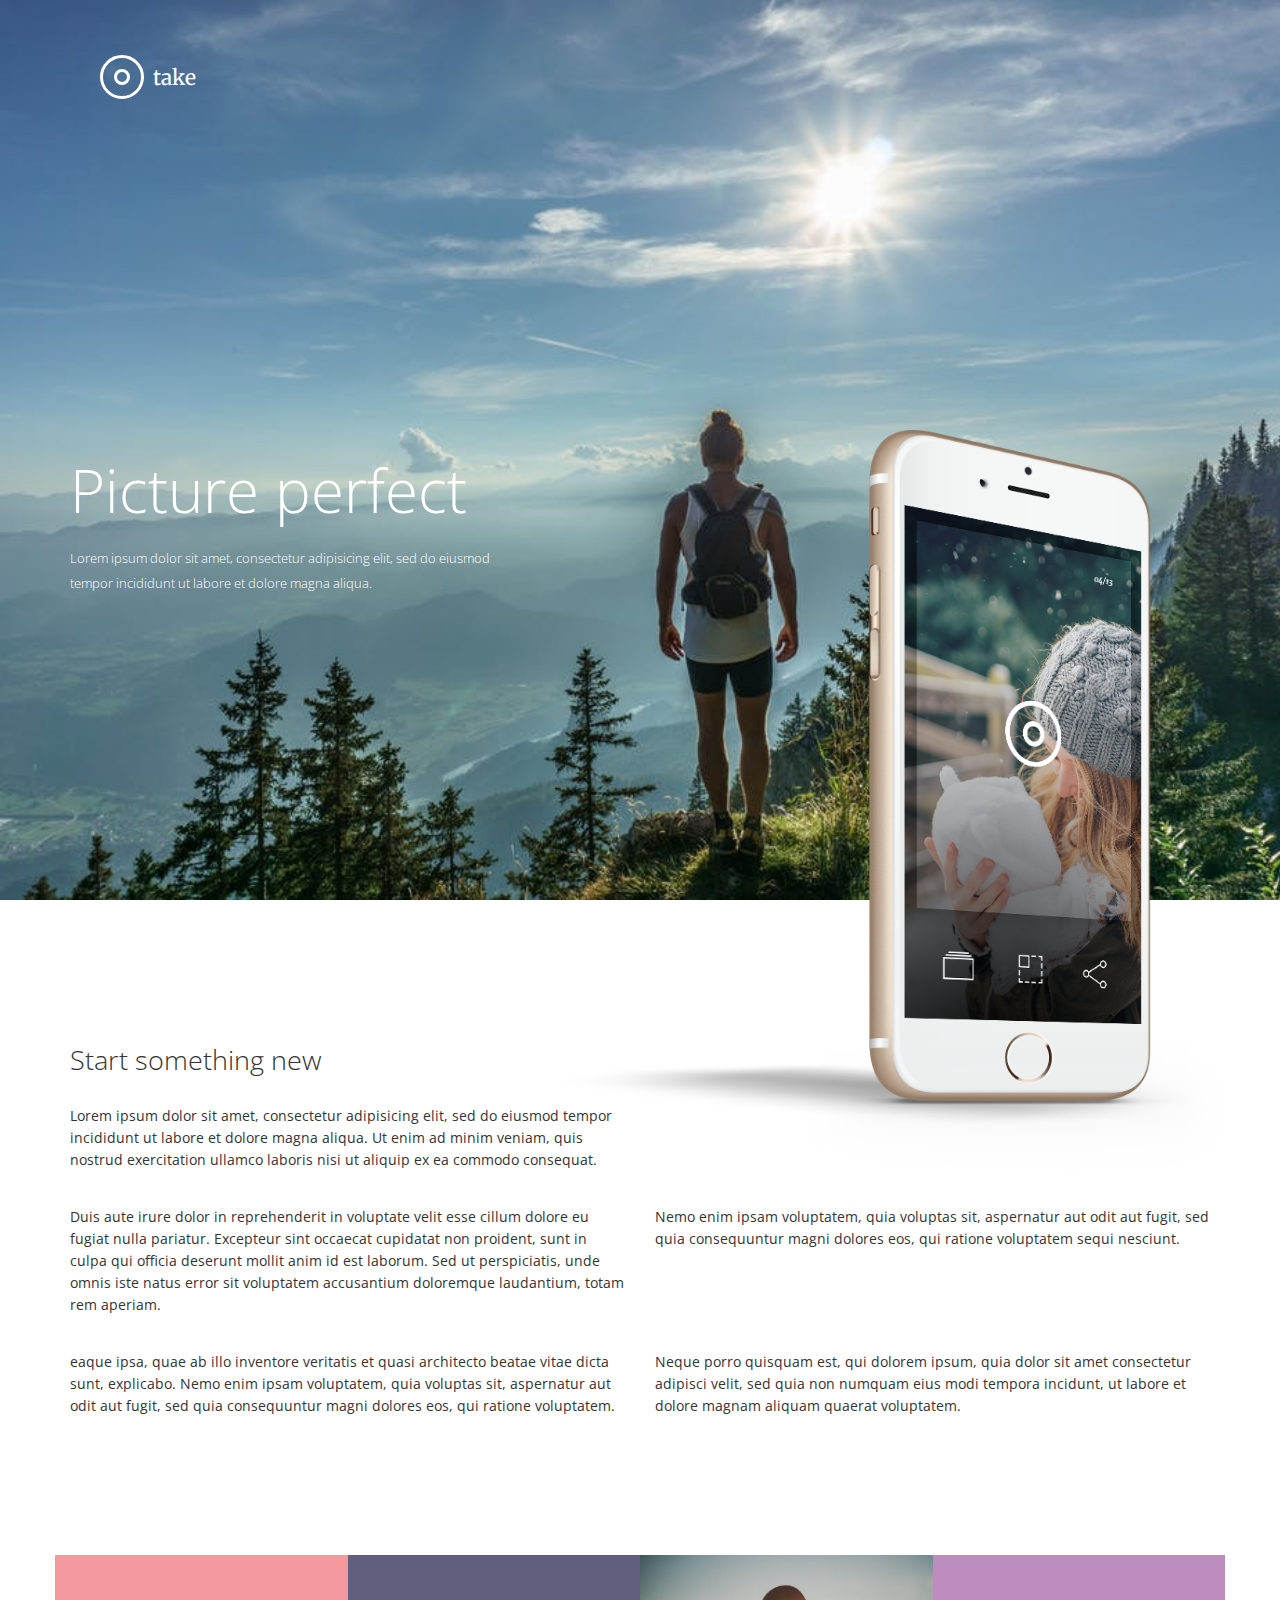
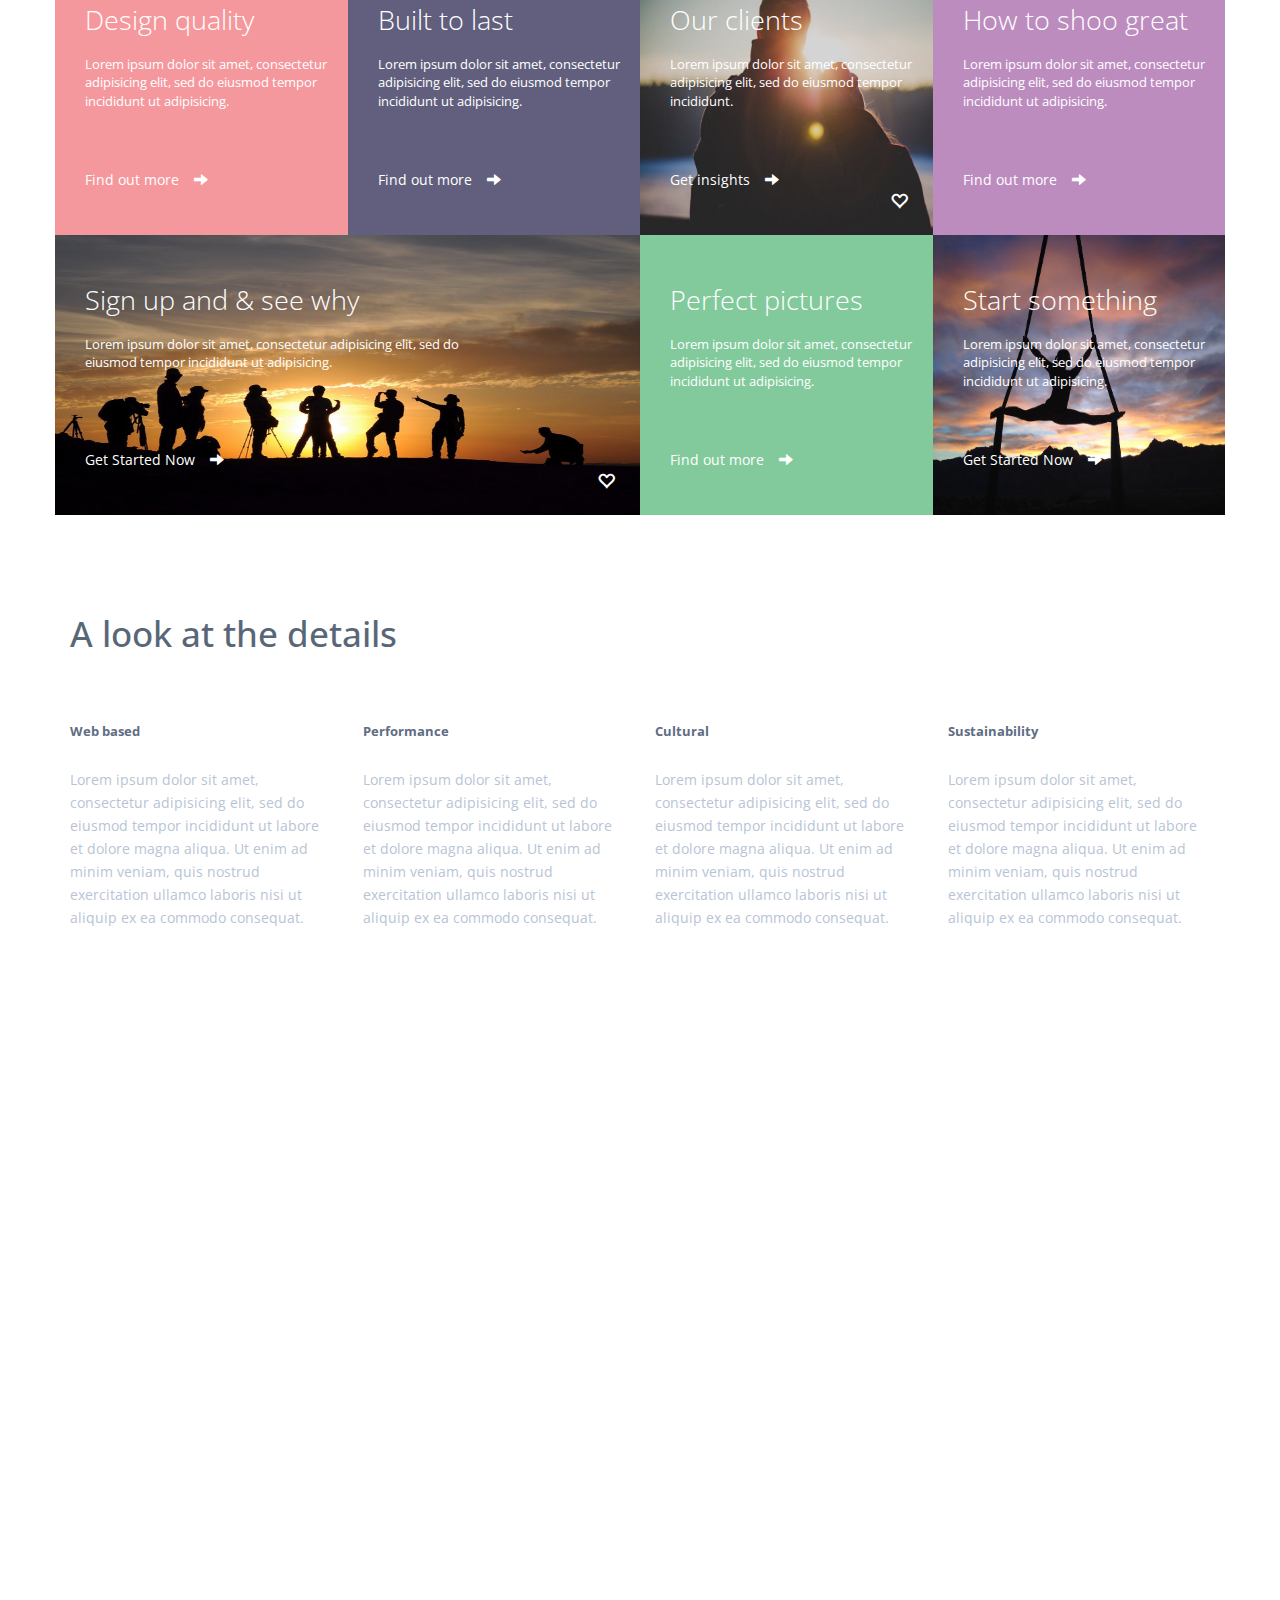
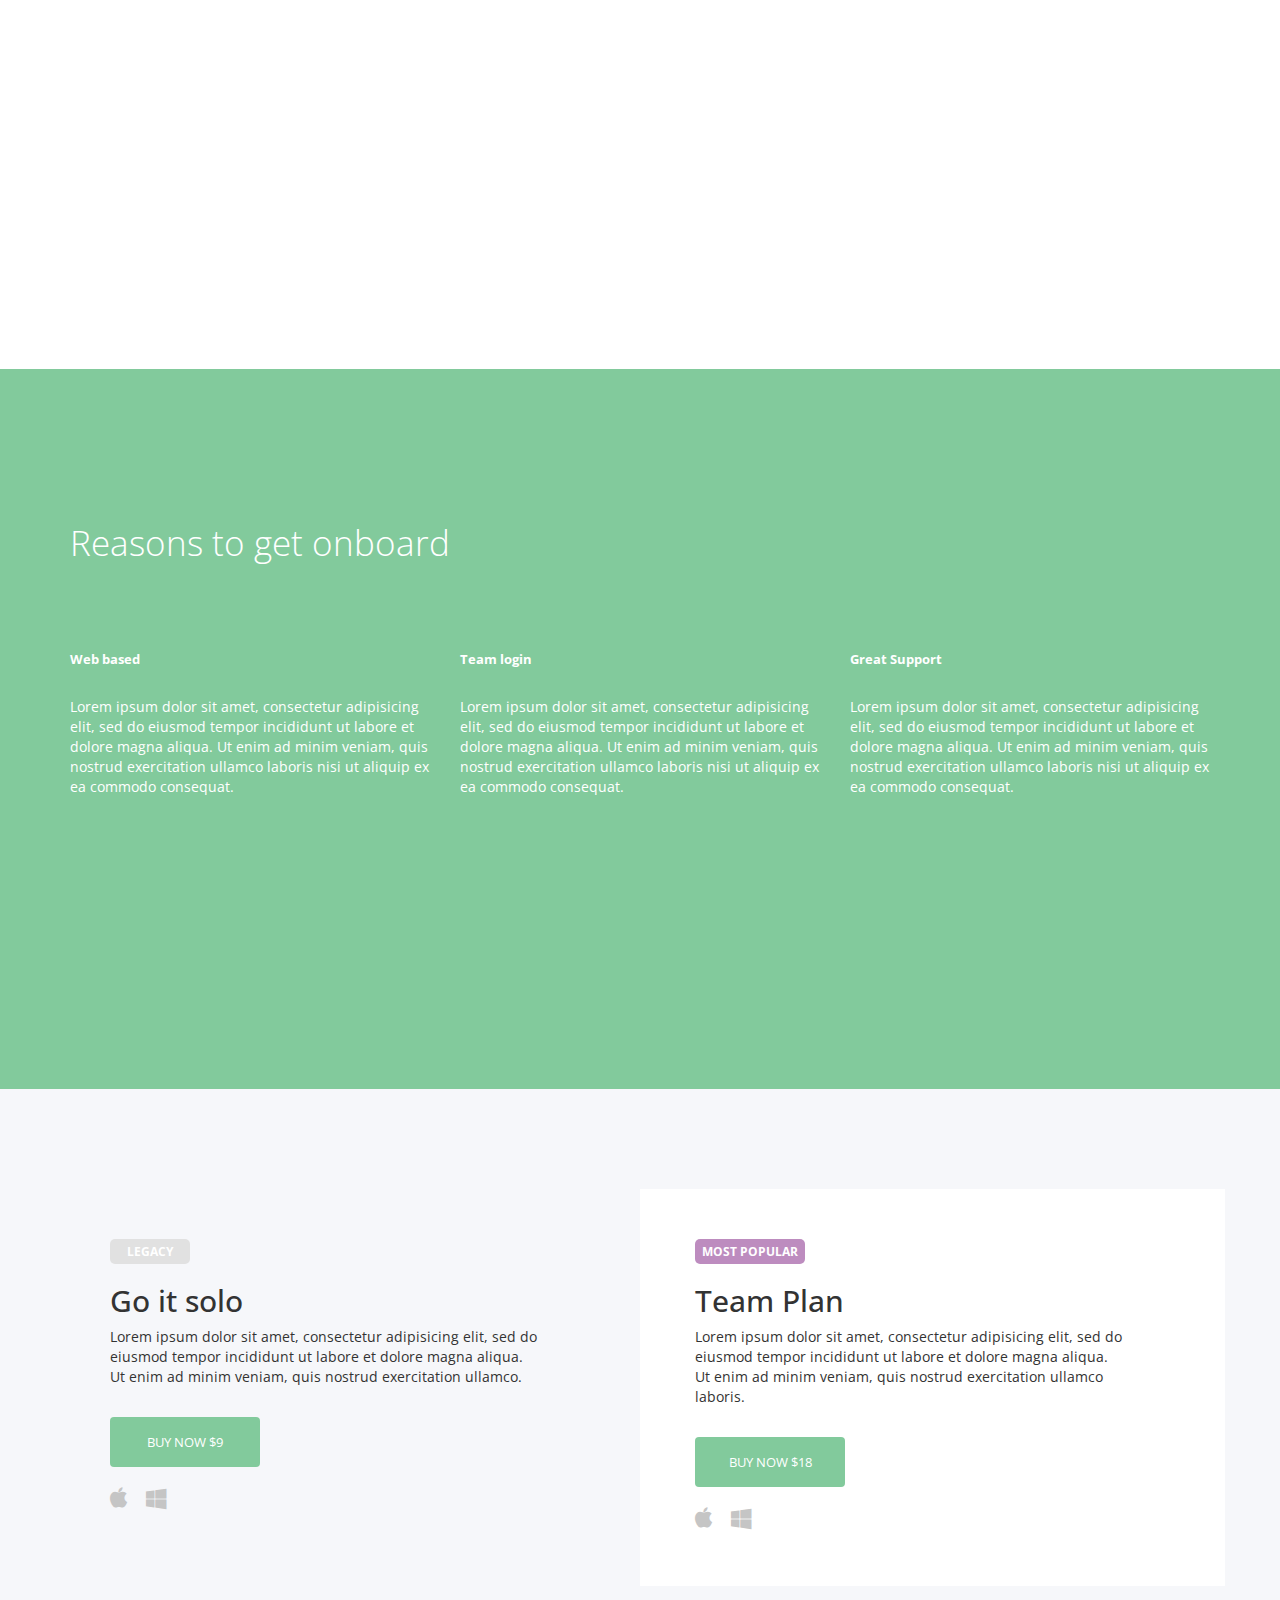
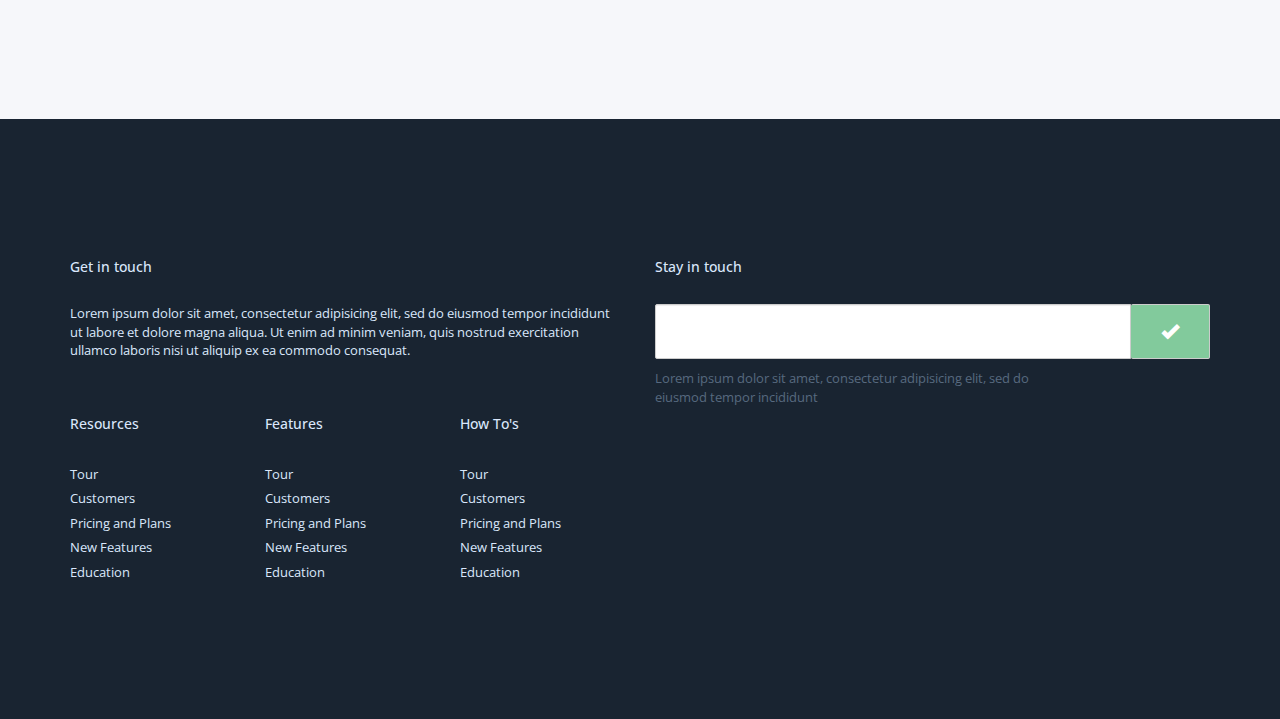
==== commit d110f176: "Update code" ====
--- a/projekt_1.html
+++ b/projekt_1.html
@@ -116,13 +116,13 @@
                 </div>
 
                 <div class="box-3 col-lg-3 col-md-3 col-sm-6 col-xs-12">
-                    <div class="layer">
+                    <div class="box-text">
                         <h3>Our clients</h3>
                         <p class="middle-text">Lorem ipsum dolor sit amet, consectetur adipisicing elit, sed do eiusmod tempor incididunt.</p>
                         <p class="bottom-text">Get insights</p><span class="glyphicon glyphicon-arrow-right"></span>
                         <p class="heart"><span class="glyphicon glyphicon-heart-empty"></span></p>
                     </div>
-                    <img src="https://images.pexels.com/photos/497366/pexels-photo-497366.jpeg?w=940&h=650&auto=compress&cs=tinysrgb" alt="picture-1">
+                    <img src="pics/photo_1.jpeg" alt="picture-1">
                 </div>
 
                 <div class="box-4 col-lg-3 col-md-3 col-sm-6 col-xs-12">
@@ -136,13 +136,13 @@
             <div class="row">
 
                 <div class="box-5 col-lg-6 col-md-12 col-sm-12 col-xs-12">
-                    <div class="layer">
+                    <div class="box-text">
                         <h3>Sign up and & see why</h3>
                         <p class="middle-text">Lorem ipsum dolor sit amet, consectetur adipisicing elit, sed do eiusmod tempor incididunt ut adipisicing.</p>
                         <p class="bottom-text">Get Started Now</p><span class="glyphicon glyphicon-arrow-right"></span>
                         <p class="heart"><span class="glyphicon glyphicon-heart-empty"></span></p>
                     </div>
-                    <img src="https://images.pexels.com/photos/496517/pexels-photo-496517.jpeg?w=940&h=650&auto=compress&cs=tinysrgb" alt="picture-2">
+                    <img src="pics/photo_2.jpeg" alt="picture-2">
                 </div>
 
                 <div class="box-6 col-lg-3 col-md-6 col-sm-6 col-xs-12">
@@ -152,12 +152,12 @@
                 </div>
 
                 <div class="box-7 col-lg-3 col-md-6 col-sm-6 col-xs-12">
-                    <div class="layer">
+                    <div class="box-text">
                         <h3>Start something</h3>
                         <p class="middle-text">Lorem ipsum dolor sit amet, consectetur adipisicing elit, sed do eiusmod tempor incididunt ut adipisicing.</p>
                         <p class="bottom-text">Get Started Now</p><span class="glyphicon glyphicon-arrow-right"></span>
                     </div>
-                    <img src="https://images.pexels.com/photos/477341/pexels-photo-477341.jpeg?w=940&h=650&auto=compress&cs=tinysrgb" alt="picture-3">
+                    <img src="pics/photo_11.jpg" alt="picture-3">
                 </div>
 
             </div>
--- a/css/style.css
+++ b/css/style.css
@@ -0,0 +1,395 @@
+@import url('https://fonts.googleapis.com/css?family=Open+Sans:300,400,700&subset=latin-ext');
+@import url('https://fonts.googleapis.com/css?family=Merriweather:700i');
+
+* {
+    box-sizing: border-box;
+    font-family: 'Open Sans', sans-serif;
+}
+
+h1, p {
+    margin: 0;
+}
+body {
+    margin: 0;
+}
+
+.jumbotron {
+    width: 100%;
+    height: 100vh;
+    background: url('../pics/jumbo_2.jpeg') 0/cover;
+    overflow: hidden;
+}
+.container {
+    max-width: 1230px;
+    margin: 0 auto;
+}
+.jumbotron {
+    position: relative;
+}
+.logo {
+    position: absolute;
+    top: 55px;
+    width: 200px;
+    padding-left: 30px;
+}
+
+.circle {
+  display: inline-block;
+}
+.circle-1 {
+  width: 44px;
+  height: 44px;
+  border: 3px solid #fff;
+  border-radius: 50%;
+  display: flex;
+  justify-content: center;
+  align-items: center;
+}
+.circle-2 {
+  width: 16px;
+  height: 16px;
+  border: 3px solid #fff;
+  border-radius: 50%;
+}
+.take {
+  color: #fff;
+  display: inline-block;
+  font-size: 21px;
+  font-family: Merriweather;
+  margin-left: 5px;
+}
+.logo p {
+    font-size: 21px;
+}
+.jumbotron .container {
+    margin-top: 48vh;
+}
+.jumbotron h1 {
+    color: #fff;
+    font-weight: 300;
+    font-size: 60px;
+    transform: translateY(-23px);
+}
+.jumbotron p {
+    color: #fff;
+    font-size: 13px;
+    line-height: 25px;
+}
+.start {
+    height: 540px;
+    margin-bottom: 85px;
+}
+.start .row-1 {
+    height: 175px;
+}
+.start .row-2, .start .row-3 {
+    margin-bottom: 35px;
+}
+.start h2 {
+    font-size: 27px;
+    font-weight: 300;
+    margin-top: 115px;
+}
+.start [class*='col-'] {
+    height: 100%;
+}
+.start .phone {
+    padding-right: 0; /* zeruje padding-right ustawiony dla kolumn */
+}
+.start img {
+    width: 100%;
+    height: 740px;
+    transform: translateY(-500px);
+}
+.start p {
+    font-size: 14px;
+    line-height: 22px;
+}
+.start .row-4 div.col-l-6:last-of-type {
+    margin-top: -55px;
+}
+
+.gallery [class*='box-'], .gallery .box-text {
+    height: 280px;
+    padding-left: 30px;
+    padding-top: 30px;
+}
+.gallery .box-3,
+.gallery .box-5,
+.gallery .box-7 {
+    position: relative;
+}
+.gallery .box-text {
+    position: absolute;
+}
+
+.gallery .box-3, .gallery .box-5, .gallery .box-7 {
+    padding: 0;
+}
+.gallery .box-1 {
+    background-color: #f5989d;
+}
+.gallery .box-2 {
+    background-color: #615f7d;
+}
+.gallery .box-4 {
+    background-color: #bd8cbf;
+}
+.gallery .box-6 {
+    background-color: #82ca9c;
+}
+.gallery .box-3 img {
+    width: 120%;
+    height: 100%;
+}
+.gallery .box-5 img, .gallery .box-7 img {
+    width: 100%;
+    height: 100%;
+}
+.gallery h3 {
+    font-weight: 300;
+    font-size: 27px;
+    color: #fff;
+}
+.gallery p, .gallery span {
+    color: #fff;
+}
+.gallery .middle-text {
+    height: 85px;
+    margin-top: 20px;
+    margin-bottom: 30px;
+    font-size: 13px;
+}
+.gallery .box-5 .middle-text {
+    width: 70%;
+}
+.gallery .bottom-text {
+    display: inline-block;
+    padding-right: 15px;
+}
+.gallery .heart {
+    padding-right: 25px;
+    text-align: right;
+    font-size: 18px;
+}
+.details {
+    padding: 80px 0px 140px;
+}
+.details .row:first-of-type {
+    padding-bottom: 50px;
+}
+.details h3 {
+    font-size: 35px;
+    color: #586778;
+}
+.details h6 {
+    font-weight: 700;
+    font-size: 13px;
+    padding-bottom: 20px;
+    color: #606d83;
+}
+.details p {
+    line-height: 23px;
+    color: #b8c4d5;
+}
+
+.jumbotron-2 {
+    width: 100%;
+    height: 100vh;
+    background: url("https://images.pexels.com/photos/498897/pexels-photo-498897.jpeg?w=940&h=650&auto=compress&cs=tinysrgb") 0/cover;
+    overflow: hidden;
+}
+.jumbotron-2 .container {
+    margin-top: 45vh;
+    color: #fff;
+}
+.jumbotron-2 .row:first-of-type {
+    margin-bottom: 30px;
+}
+.jumbotron-2 h2 {
+    font-size: 60px;
+    font-weight: 300;
+    margin: 0;
+}
+.jumbotron-2 p {
+    font-size: 13px;
+    line-height: 22px;
+    margin-bottom: 20px;
+}
+.jumbotron-2 h5 {
+    font-weight: 700;
+    display: inline-block;
+    padding-right: 15px;
+}
+
+.reasons {
+    height: 80vh;
+    background: #82ca9c;
+
+    color: #fff;
+}
+.reasons .container {
+    padding-top: 15vh;
+}
+.reasons h2 {
+    font-size: 35px;
+    font-weight: 300;
+    padding-bottom: 50px;
+}
+.reasons h6 {
+    font-size: 13px;
+    font-weight: 700;
+    padding: 20px 0;
+    .border: 1px solid;
+}
+
+/* -------------------------------------------------------  */
+.solo {
+    height: 630px;
+    background: #f6f7fa;
+}
+.solo h6 {
+    background: #e1e1e1;
+    width: 80px;
+    height: 25px;
+    line-height: 25px;
+    text-align: center;
+    font-weight: 700;
+    color: #fff;
+    border-radius: 5px;
+    margin: 0;
+}
+.solo .popular, .solo .legacy {
+    padding: 50px 100px 55px 55px;
+    margin-top: 100px;  
+}
+.solo .popular {
+    background: #fff;
+}
+
+.solo .popular h6 {
+    width: 110px;
+    background: #bd8cbf;
+}
+.solo p {
+    padding-bottom: 30px;
+}
+
+.solo .btn {
+    background: #82ca9c;
+    color: #fff;
+    font-size: 13px;
+    width: 150px;
+    height: 50px;
+    display: block;
+}
+.solo i {
+    color: #c5c5c5;
+    font-size: 22px;
+    padding: 20px 15px 0 0;
+}
+/* -------------------------------------------------------  */
+
+footer {
+    background: #192431;
+    height: 600px;
+    color: #dae7fb;
+}
+footer h6 {
+    font-size: 14px;
+    padding-bottom: 20px;
+}
+footer .get, footer .stay {
+    margin-top: 130px;
+}
+.input-group-lg > .form-control, .input-group-lg > .input-group-addon {
+    border-radius: 2px;
+    height: 55px;
+}
+.input-group-lg > .input-group-addon {
+    background-color: #82ca9c;
+    padding: 10px 30px;
+}
+.input-group-lg > .input-group-addon i {
+    color: #fff;
+}
+footer .get p, footer .stay p  {
+    font-size: 13px;
+}
+footer .stay p {
+    padding: 10px 150px 0 0;
+    color: #57697f;
+}
+footer ul {
+    list-style: none;
+    padding: 0;
+}
+footer ul li {
+    padding: 3px 0;
+    font-size: 13px;
+}
+/* -------------------------------------------------------  */
+
+@media (max-width: 1199px) {
+    .reasons {
+        height: 90vh;
+    }
+    .details h6 {
+        padding: 10px 0 0 0;
+    }
+}
+@media (min-width: 768px) and (max-width: 991px) {
+    .start p {
+        font-size: 12px;
+        line-height: 20px;
+    }
+    .reasons {
+        height: 110vh;
+    }
+}
+@media (max-width: 767px) {
+    .jumbotron div > p {
+        font-size: 0.7em;
+    }
+    .jumbotron h1 {
+        font-size: 2.7em;
+    }
+    .start h2 {
+        font-size: 22px;
+    } 
+    .start p {
+        font-size: 11px;
+        line-height: 18px;
+    }
+    .gallery .box-3 img {  /* po zmianie oobrazka sprawdzić ten kod!!!!!!!!!! */
+        width: 100%;
+        height: 100%;
+    }
+    .reasons {
+        height: 110vh;
+    }
+}
+@media (max-width: 570px) {
+    .reasons {
+        height: 110vh;
+    }
+}
+
+@media (max-width: 480px) {
+    .jumbotron h1 {
+        font-size: 2.5em;
+    }
+    .start h2 {
+        font-size: 18px;
+    }
+    .jumbotron-2 h2 {
+        font-size: 40px;
+    }
+    .reasons {
+        height: 115vh;
+    }
+    .solo .legacy {
+        margin-top: 20px;
+        padding-bottom: 0;
+    }
+}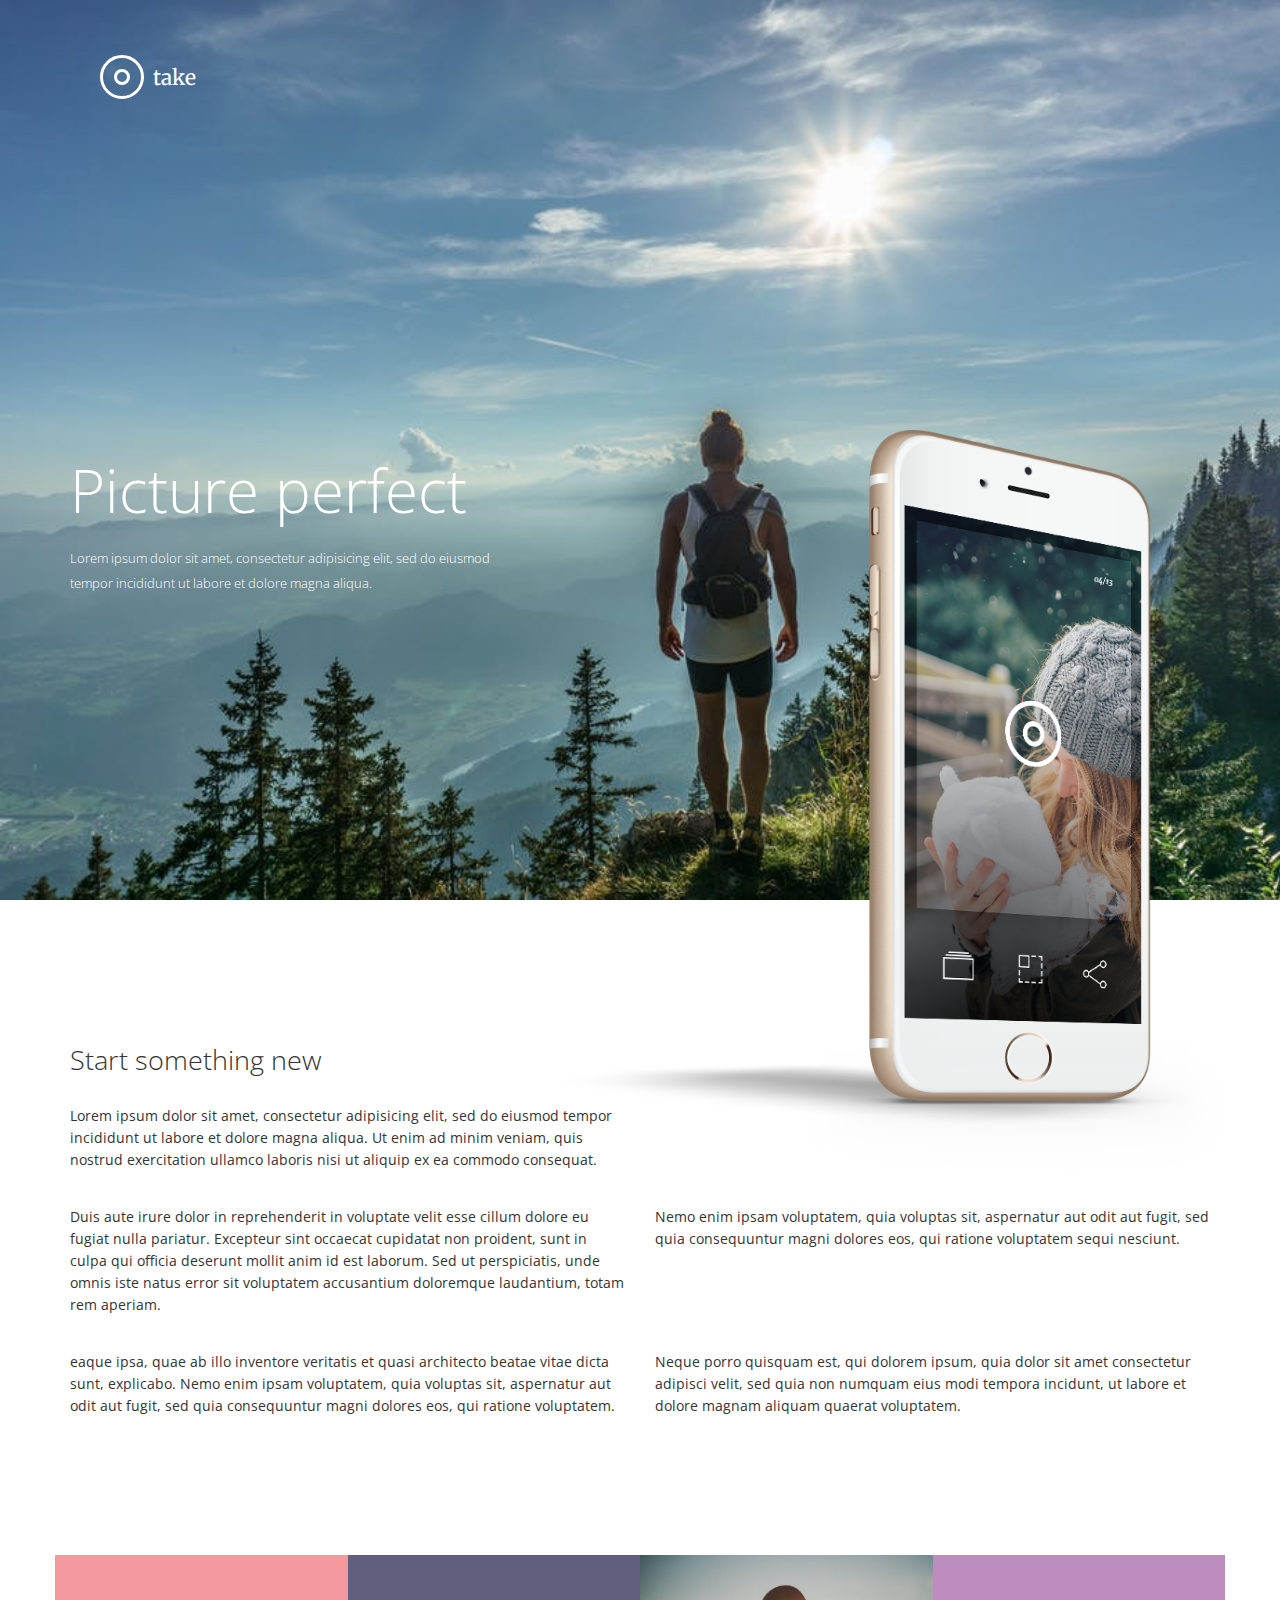
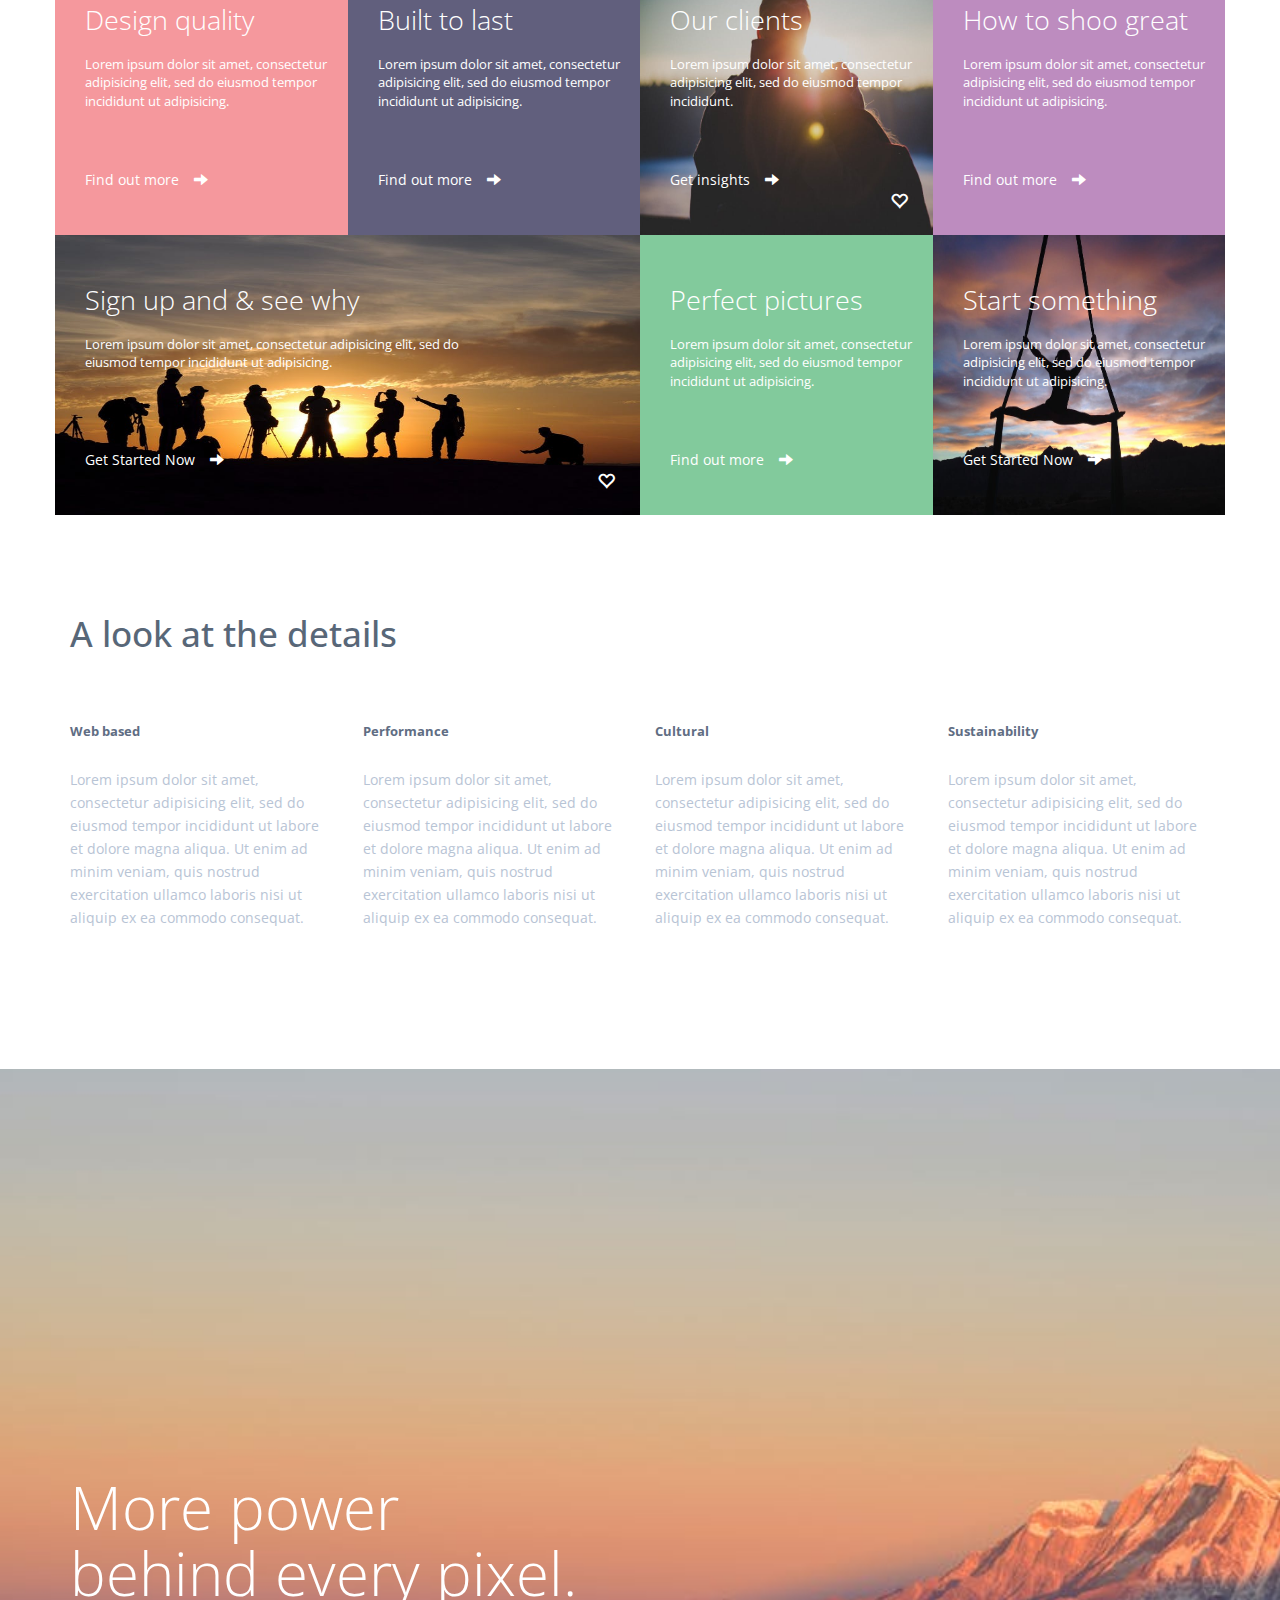
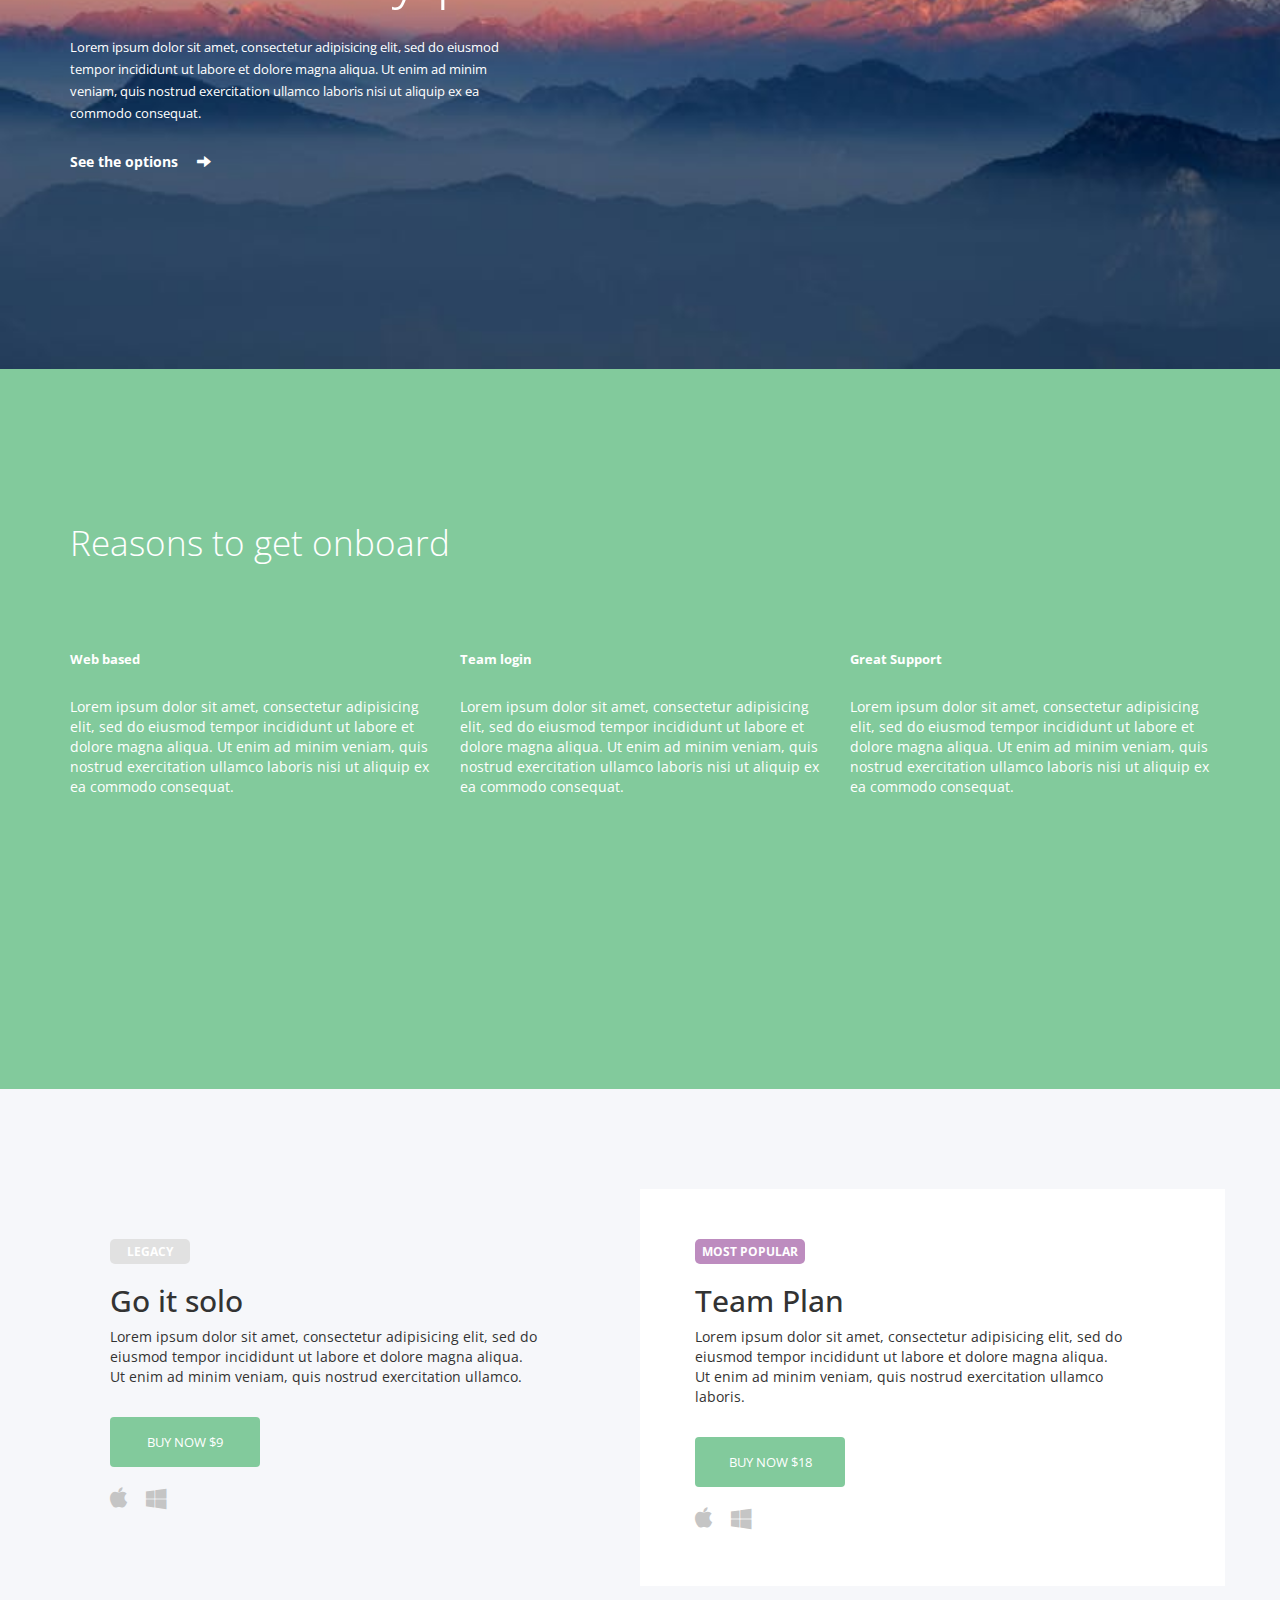
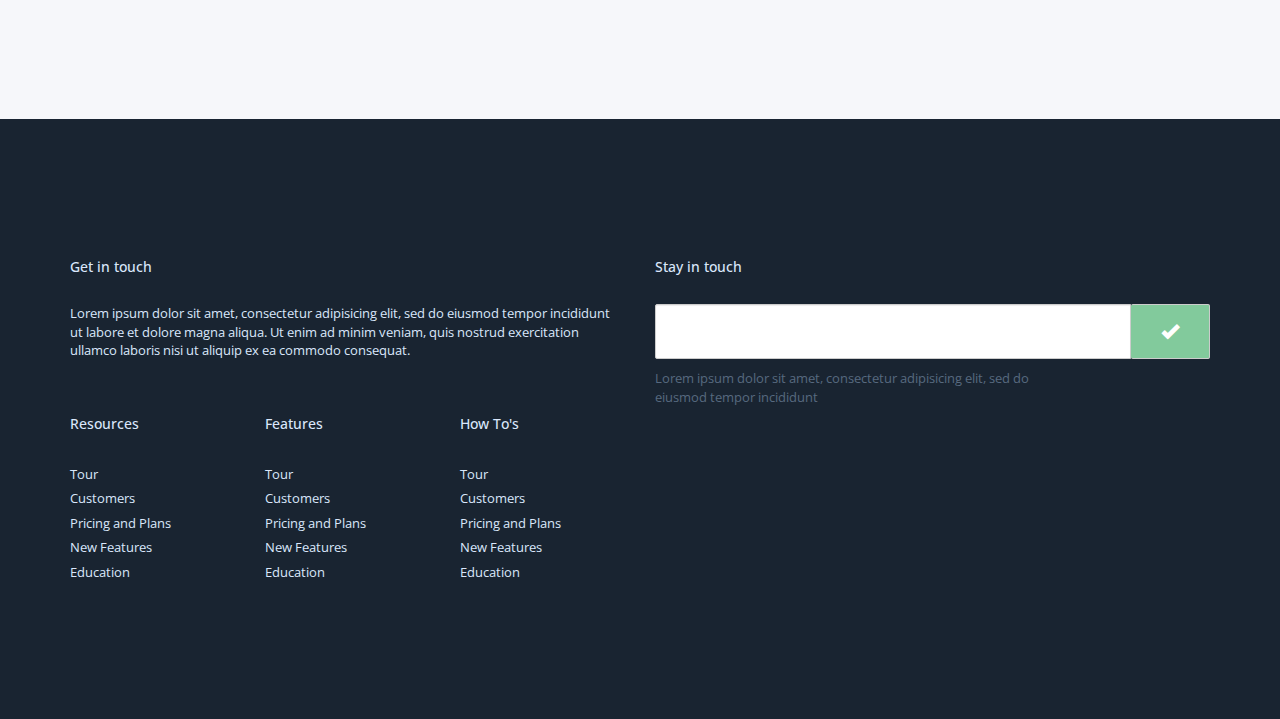
==== commit 9e11637c: "Update code" ====
--- a/projekt_1.html
+++ b/projekt_1.html
@@ -249,7 +249,7 @@
 
             <div class="row">
 
-                <div class="col-lg-6 col-md-6 legacy">
+                <div class="col-lg-6 col-md-6 col-sm-12 legacy">
                     <h6>LEGACY</h6>
                     <h2>Go it solo</h2>
                     <p>Lorem ipsum dolor sit amet, consectetur adipisicing elit, sed do eiusmod tempor incididunt ut labore et dolore magna aliqua. Ut enim ad minim veniam, quis nostrud exercitation ullamco.</p>
@@ -258,7 +258,7 @@
                     <i class="fa fa-windows" aria-hidden="true"></i>
                 </div>
 
-                <div class="col-lg-6 col-md-6 popular">
+                <div class="col-lg-6 col-md-6 col-sm-12 popular">
                     <h6>MOST POPULAR</h6>
                     <h2>Team Plan</h2>
                     <p>Lorem ipsum dolor sit amet, consectetur adipisicing elit, sed do eiusmod tempor incididunt ut labore et dolore magna aliqua. Ut enim ad minim veniam, quis nostrud exercitation ullamco laboris.</p>
@@ -276,12 +276,12 @@
     <footer>
         <div class="container">
             <div class="row">
-                <div class="col-lg-6 get">
+                <div class="col-sm-6 get">
                     <h6>Get in touch</h6>
                     <p>Lorem ipsum dolor sit amet, consectetur adipisicing elit, sed do eiusmod tempor incididunt ut labore et dolore magna aliqua. Ut enim ad minim veniam, quis nostrud exercitation ullamco laboris nisi ut aliquip ex ea commodo consequat.
                     </p>
                 </div>
-                <div class="col-lg-6 stay">
+                <div class="col-sm-6 stay">
                     <h6>Stay in touch</h6>
                     <div class="input-group input-group-lg">
                         <input type="text" class="form-control" placeholder="" aria-describedby="sizing-addon1">
@@ -290,10 +290,10 @@
                     <p>Lorem ipsum dolor sit amet, consectetur adipisicing elit, sed do eiusmod tempor incididunt</p>
                 </div>
             </div>
-            <div class="row">
-                <div class="col-lg-6">
+            <div class="row bottom">
+                <div class="col-sm-6">
                     <div class="row">
-                        <div class="col-lg-4">
+                        <div class="col-sm-4">
                             <h6>Resources</h6>
                             <ul>
                                 <li>Tour</li>
@@ -303,7 +303,7 @@
                                 <li>Education</li>
                             </ul>
                         </div>
-                        <div class="col-lg-4">
+                        <div class="col-sm-4">
                             <h6>Features</h6>
                             <ul>
                                 <li>Tour</li>
@@ -313,7 +313,7 @@
                                 <li>Education</li>
                             </ul>
                         </div>
-                        <div class="col-lg-4">
+                        <div class="col-sm-4">
                             <h6>How To's</h6>
                             <ul>
                                 <li>Tour</li>
--- a/css/style.css
+++ b/css/style.css
@@ -196,7 +196,7 @@
 .jumbotron-2 {
     width: 100%;
     height: 100vh;
-    background: url("https://images.pexels.com/photos/498897/pexels-photo-498897.jpeg?w=940&h=650&auto=compress&cs=tinysrgb") 0/cover;
+    background: url('../pics/jumbo_1.jpeg') 0/cover;
     overflow: hidden;
 }
 .jumbotron-2 .container {
@@ -337,6 +337,16 @@
     .details h6 {
         padding: 10px 0 0 0;
     }
+    footer {
+        height: 500px;
+    }
+    .bottom {
+        margin-top: 50px;
+    }
+    footer .get,
+    footer .stay {
+        margin-top: 50px;
+    }
 }
 @media (min-width: 768px) and (max-width: 991px) {
     .start p {
@@ -344,7 +354,10 @@
         line-height: 20px;
     }
     .reasons {
-        height: 110vh;
+        height: 100vh;
+    }
+    .solo {
+        height: 1000px;
     }
 }
 @media (max-width: 767px) {
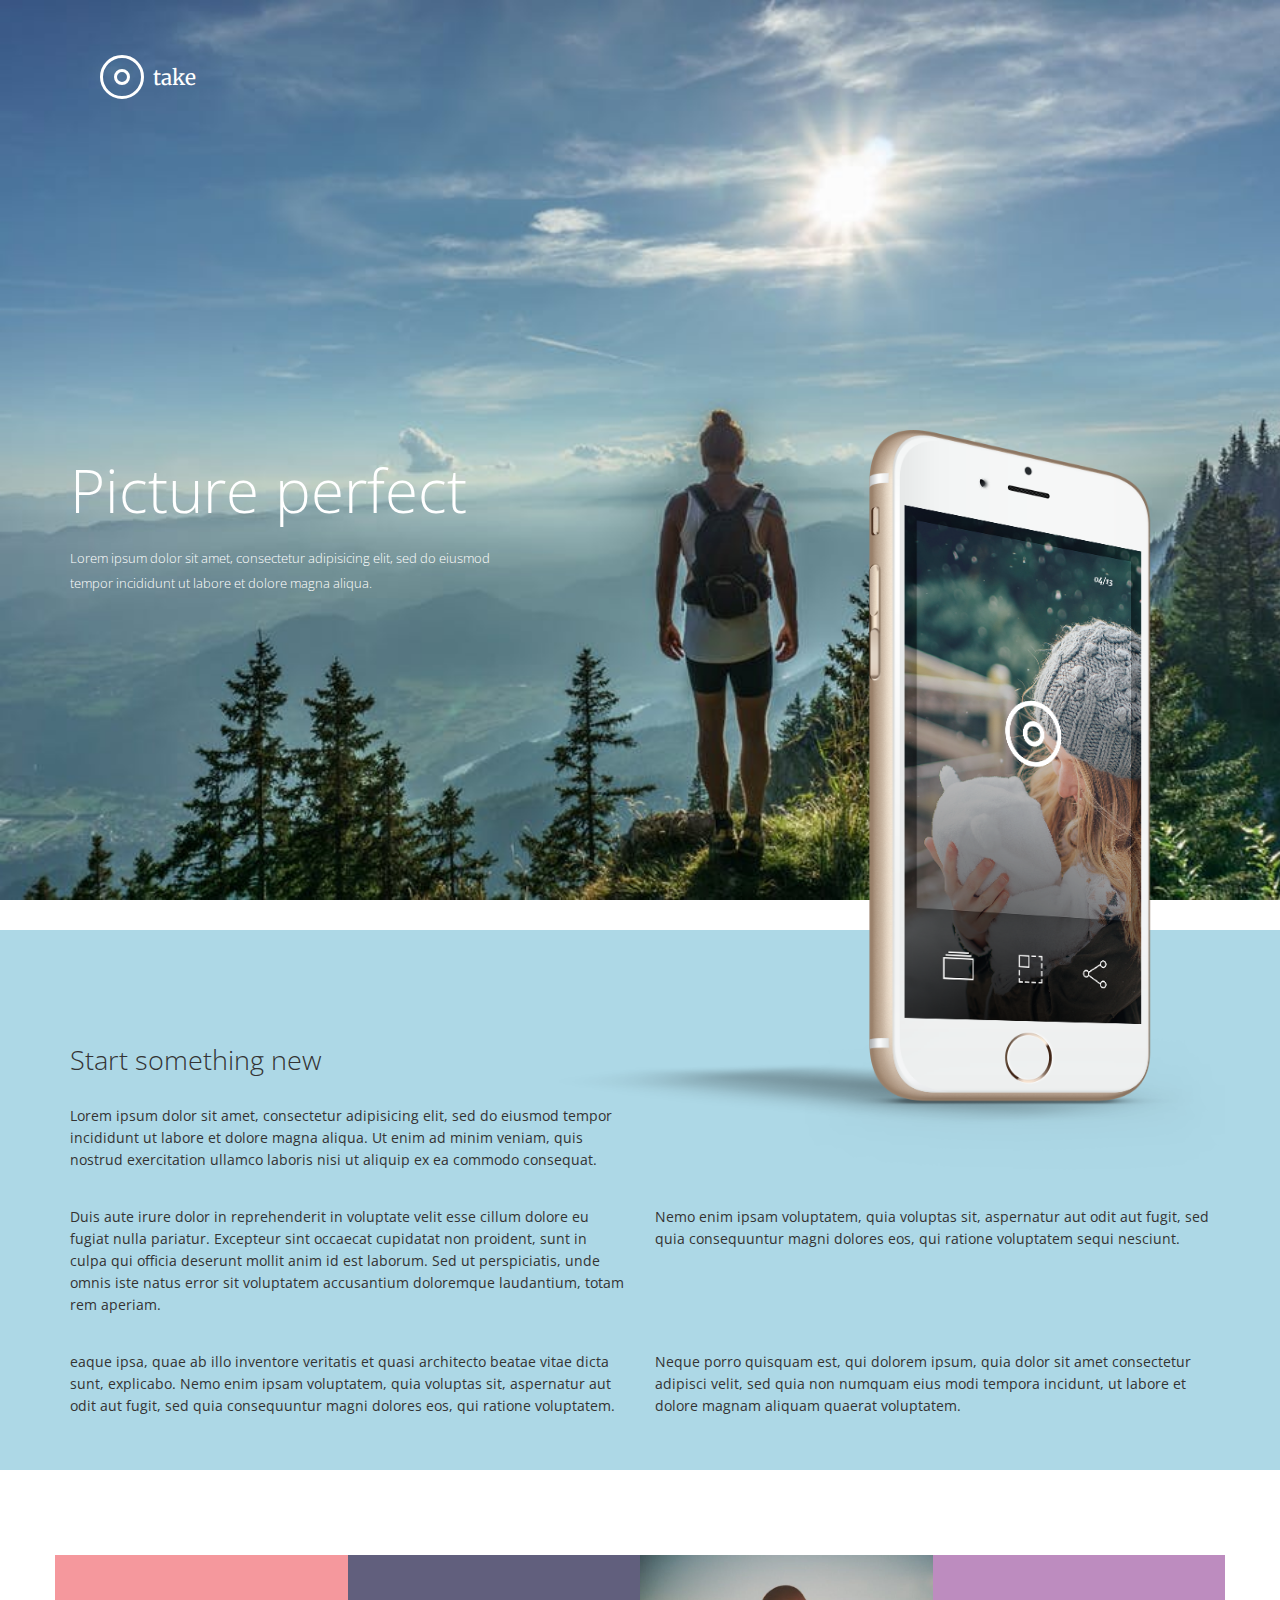
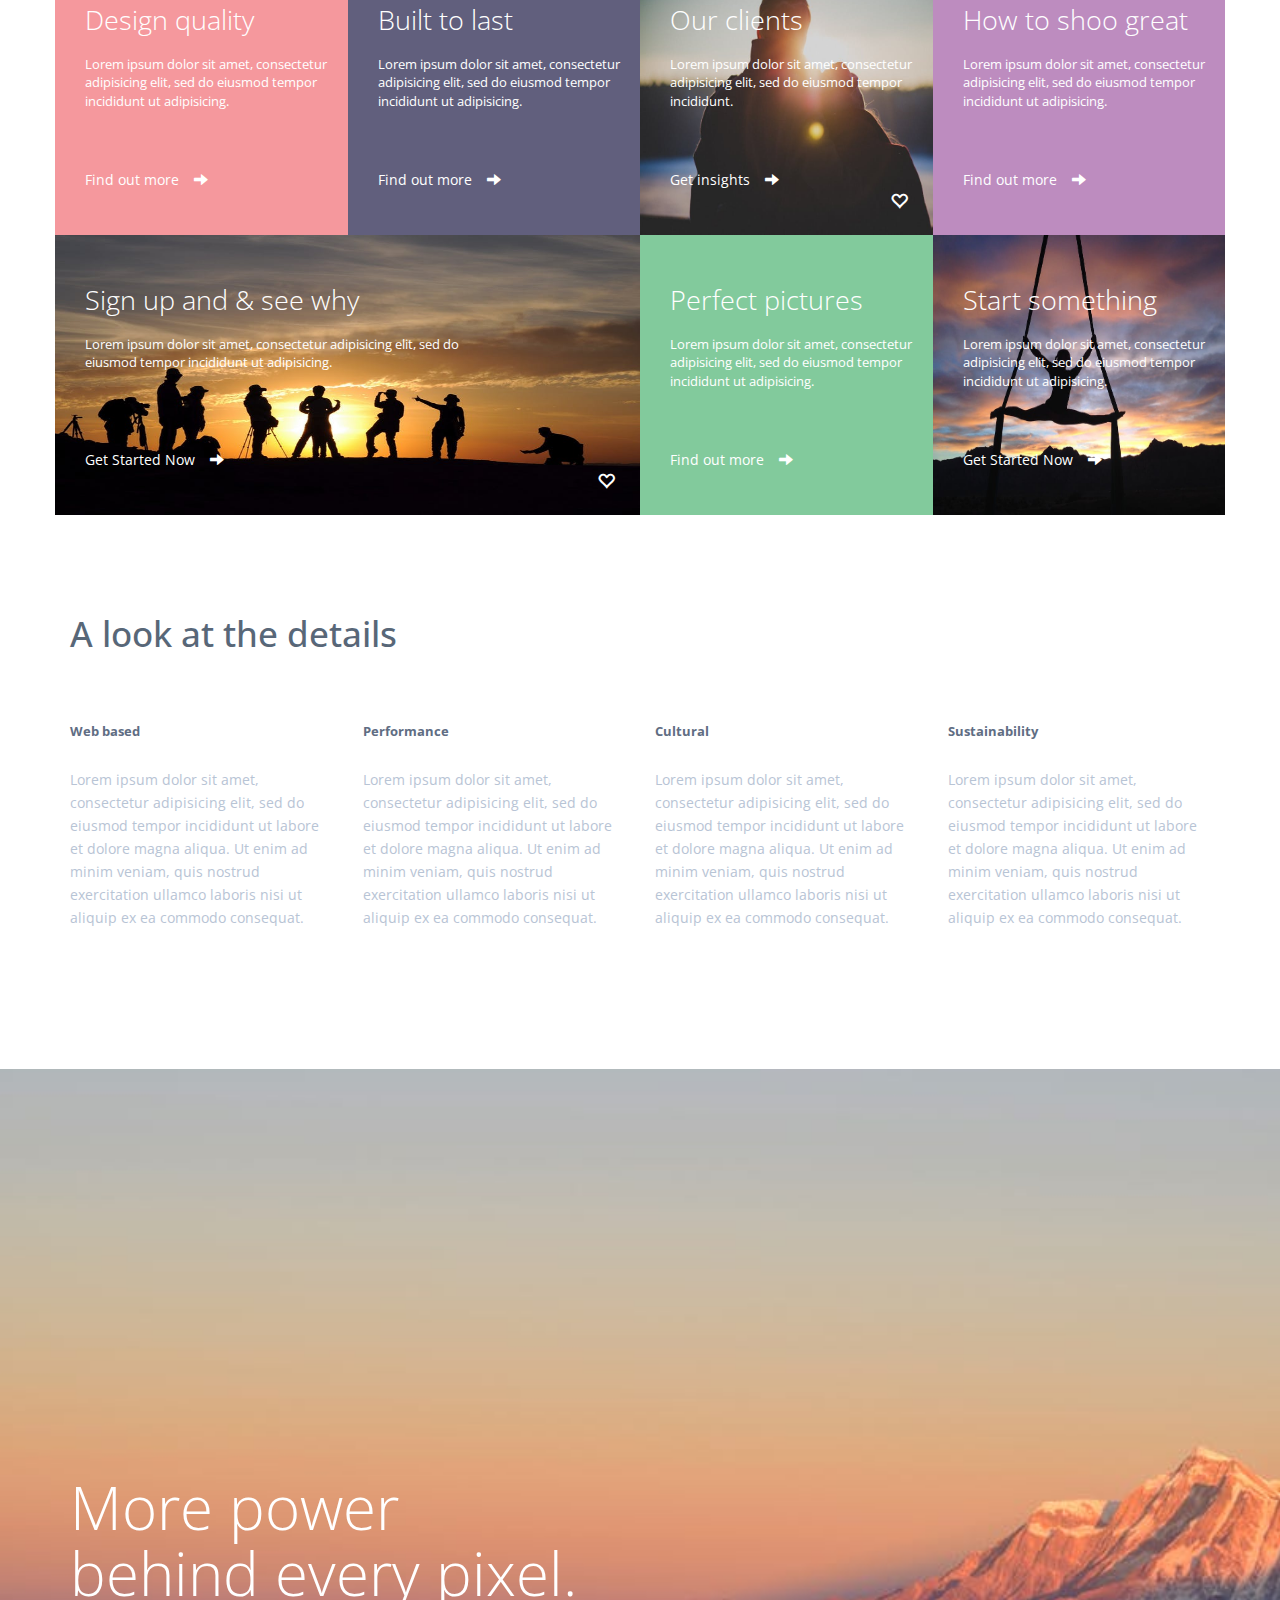
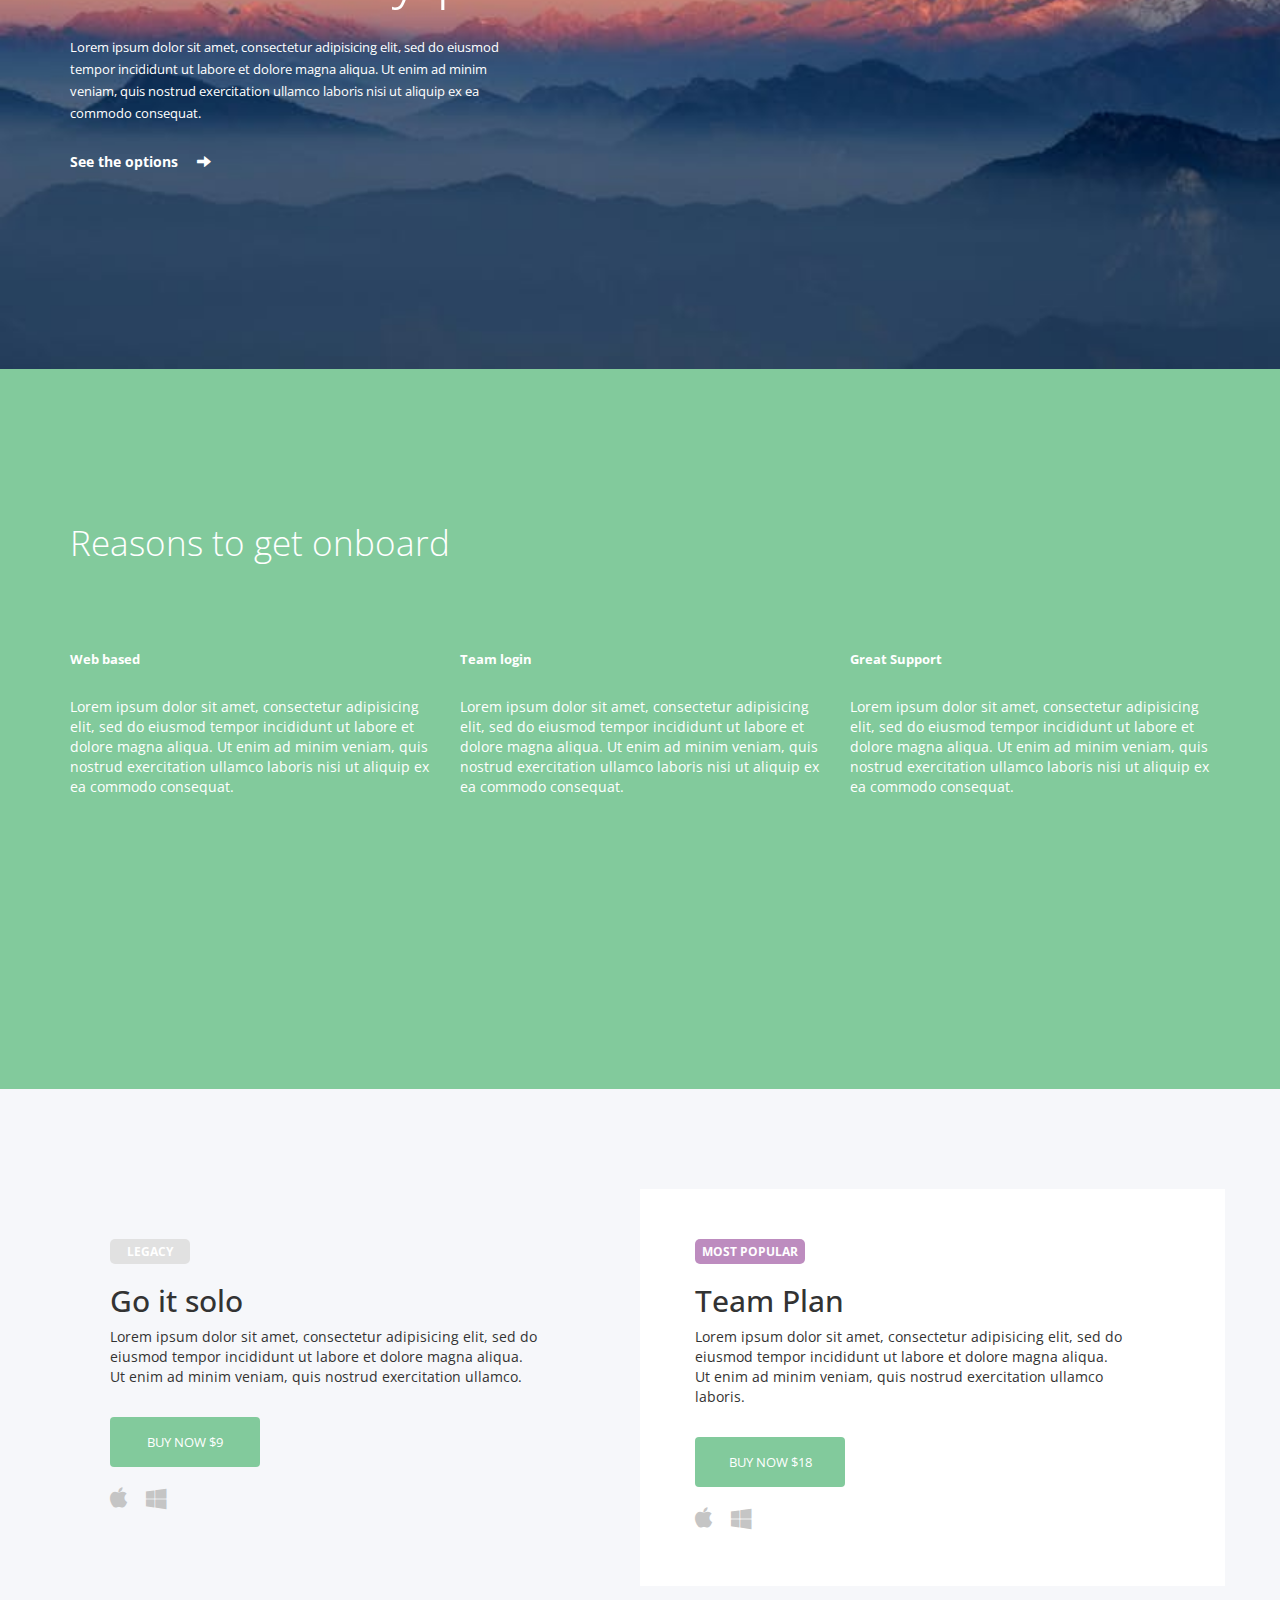
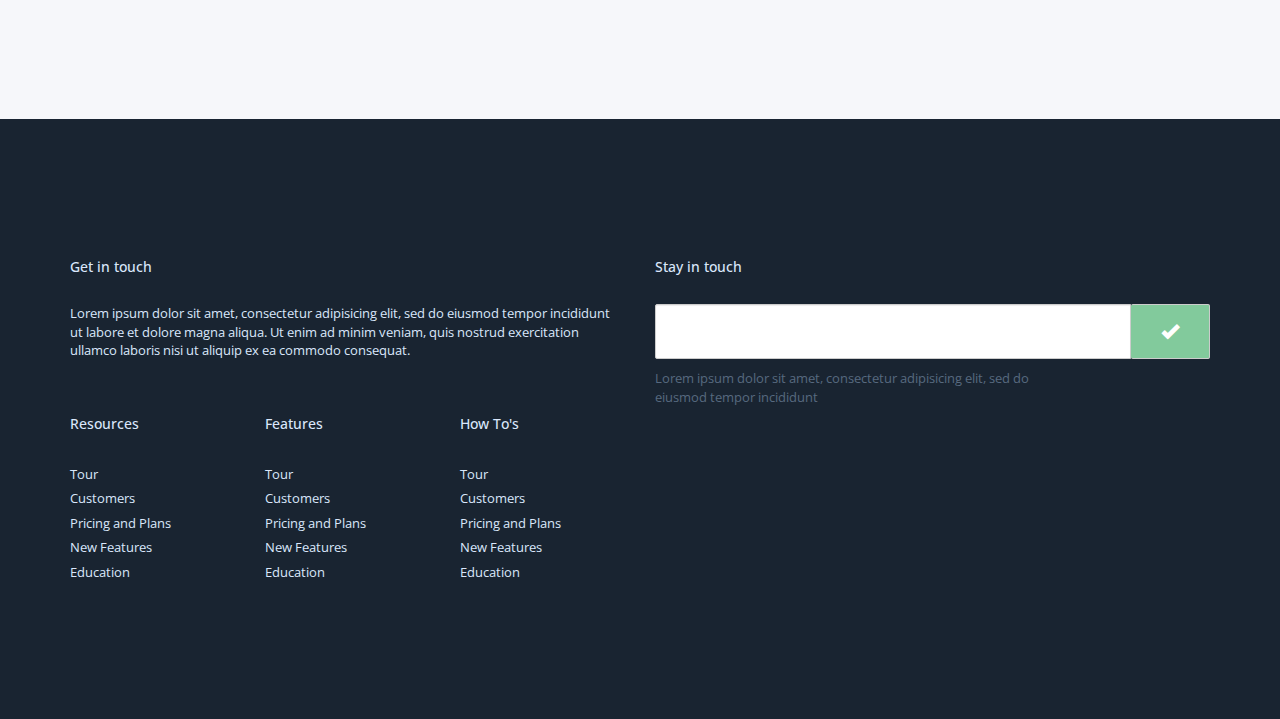
==== commit 2e3b5434: "Update code" ====
--- a/projekt_1.html
+++ b/projekt_1.html
@@ -275,13 +275,13 @@
 
     <footer>
         <div class="container">
-            <div class="row">
-                <div class="col-sm-6 get">
+            <div class="row top">
+                <div class="col-sm-6 col-xs-12 get">
                     <h6>Get in touch</h6>
                     <p>Lorem ipsum dolor sit amet, consectetur adipisicing elit, sed do eiusmod tempor incididunt ut labore et dolore magna aliqua. Ut enim ad minim veniam, quis nostrud exercitation ullamco laboris nisi ut aliquip ex ea commodo consequat.
                     </p>
                 </div>
-                <div class="col-sm-6 stay">
+                <div class="col-sm-6 col-xs-12 stay">
                     <h6>Stay in touch</h6>
                     <div class="input-group input-group-lg">
                         <input type="text" class="form-control" placeholder="" aria-describedby="sizing-addon1">
@@ -293,7 +293,7 @@
             <div class="row bottom">
                 <div class="col-sm-6">
                     <div class="row">
-                        <div class="col-sm-4">
+                        <div class="col-xs-4">
                             <h6>Resources</h6>
                             <ul>
                                 <li>Tour</li>
@@ -303,7 +303,7 @@
                                 <li>Education</li>
                             </ul>
                         </div>
-                        <div class="col-sm-4">
+                        <div class="col-xs-4">
                             <h6>Features</h6>
                             <ul>
                                 <li>Tour</li>
@@ -313,7 +313,7 @@
                                 <li>Education</li>
                             </ul>
                         </div>
-                        <div class="col-sm-4">
+                        <div class="col-xs-4">
                             <h6>How To's</h6>
                             <ul>
                                 <li>Tour</li>
--- a/css/style.css
+++ b/css/style.css
@@ -78,6 +78,7 @@
 .start {
     height: 540px;
     margin-bottom: 85px;
+    background-color: lightblue;
 }
 .start .row-1 {
     height: 175px;
@@ -331,6 +332,10 @@
 /* -------------------------------------------------------  */
 
 @media (max-width: 1199px) {
+    .start {
+        height: 600px;
+        margin-bottom: 50px;
+    }
     .reasons {
         height: 90vh;
     }
@@ -354,13 +359,25 @@
         line-height: 20px;
     }
     .reasons {
-        height: 100vh;
+        height: 80vh;
     }
     .solo {
-        height: 1000px;
+        height: 820px;
+    }
+    .solo .legacy {
+        margin-top: 0;
+        padding-bottom: 0;
+    }
+    .reasons .container {
+        padding-top: 50px;
     }
 }
 @media (max-width: 767px) {
+    .start {
+        height: 100%;
+        margin-bottom: 0;
+        padding-bottom: 50px;
+    }
     .jumbotron div > p {
         font-size: 0.7em;
     }
@@ -368,8 +385,8 @@
         font-size: 2.7em;
     }
     .start h2 {
-        font-size: 22px;
-    } 
+        margin-top: 60px;
+    }
     .start p {
         font-size: 11px;
         line-height: 18px;
@@ -379,21 +396,33 @@
         height: 100%;
     }
     .reasons {
-        height: 110vh;
-    }
-}
-@media (max-width: 570px) {
+        height: 80vh;
+    }
+    .solo {
+        height: 820px;
+    }
+    .solo .legacy {
+        margin-top: 0;
+        padding-bottom: 0;
+    }
+    .reasons .container {
+        padding-top: 50px;
+    }
+    footer {
+        height: 650px;
+    }
+
+
+}
+@media (min-width: 481px) and (max-width: 570px) {
     .reasons {
         height: 110vh;
     }
 }
 
-@media (max-width: 480px) {
+@media (min-width: 321px) and (max-width: 480px) {
     .jumbotron h1 {
         font-size: 2.5em;
-    }
-    .start h2 {
-        font-size: 18px;
     }
     .jumbotron-2 h2 {
         font-size: 40px;
@@ -405,4 +434,23 @@
         margin-top: 20px;
         padding-bottom: 0;
     }
+    footer {
+        height: 800px;
+    }
+    footer .top {
+        padding-top: 100px;
+    }
+}
+
+@media (max-width: 320px) {
+    .jumbotron-2 .container {
+        margin-top: 20vh;
+        color: #fff;
+    }
+    footer {
+        height: 1000px;
+    }
+    footer .top {
+        padding-top: 200px;
+    }
 }